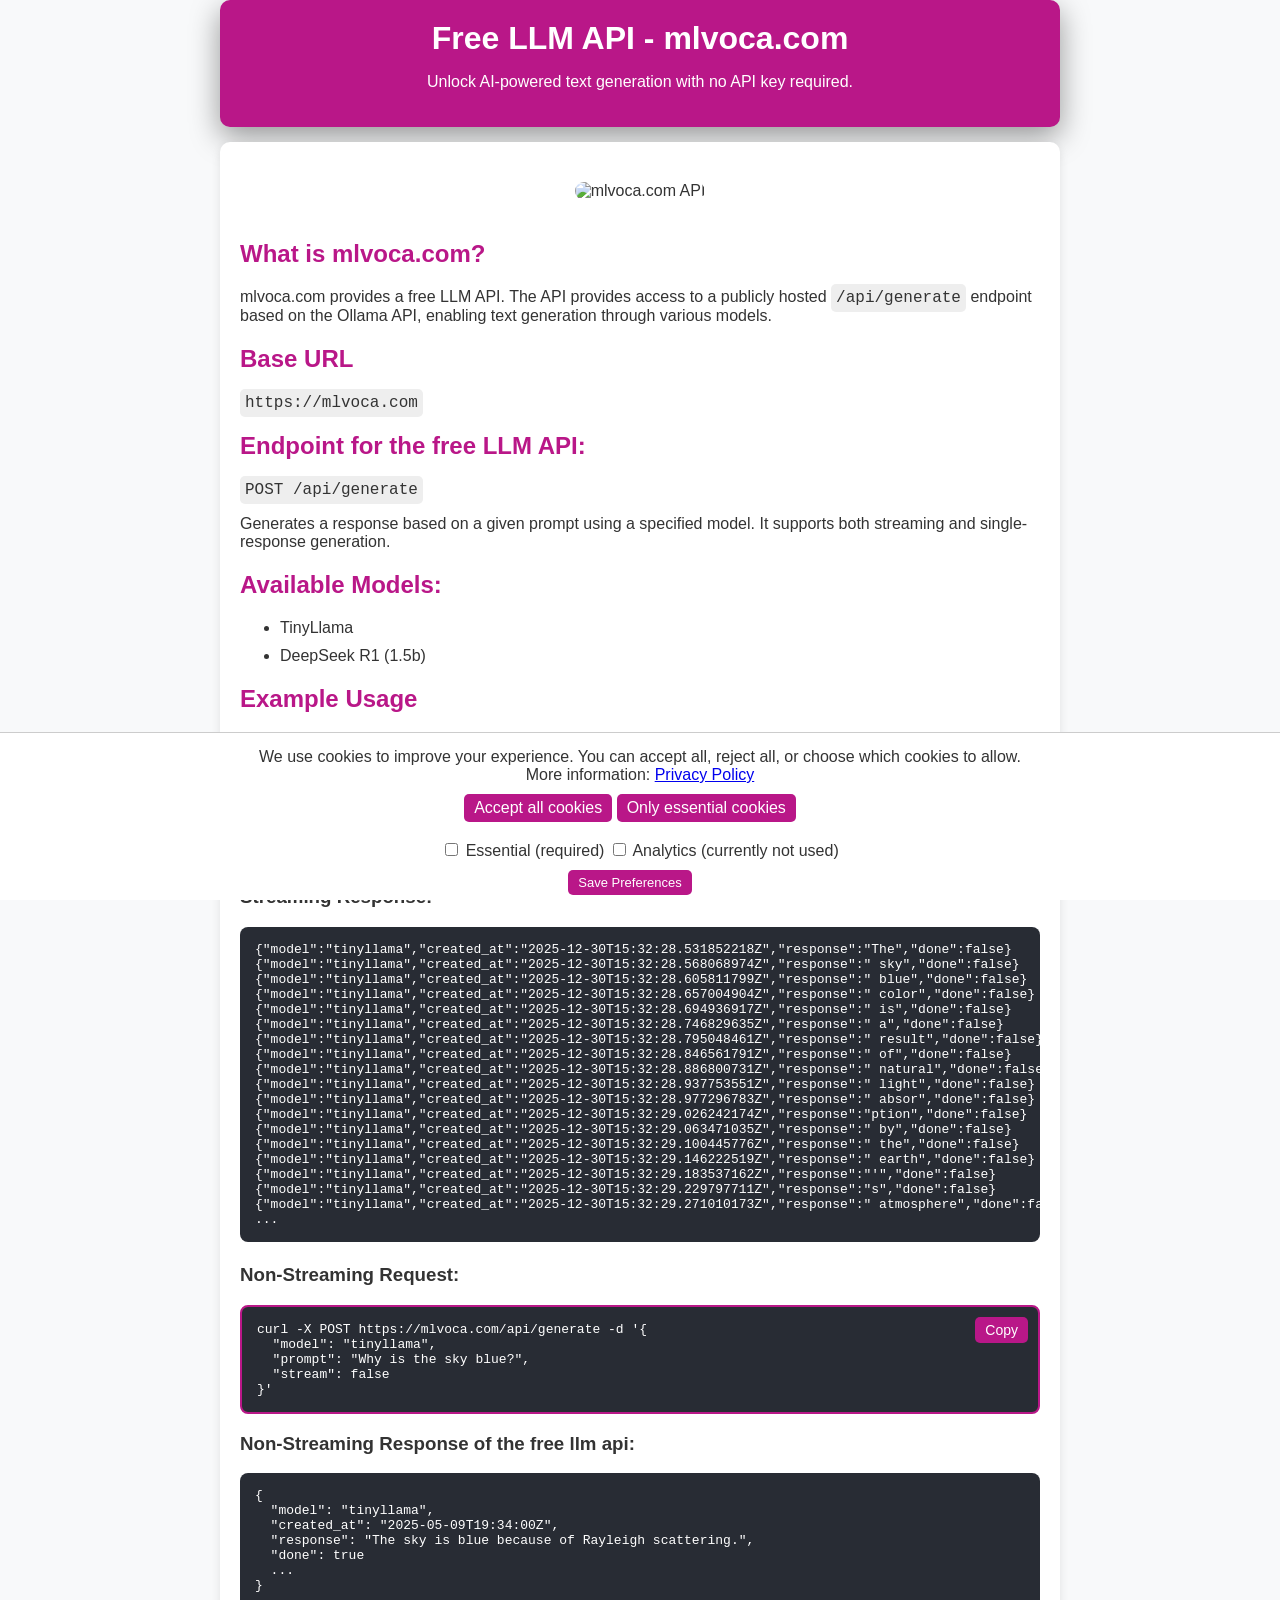
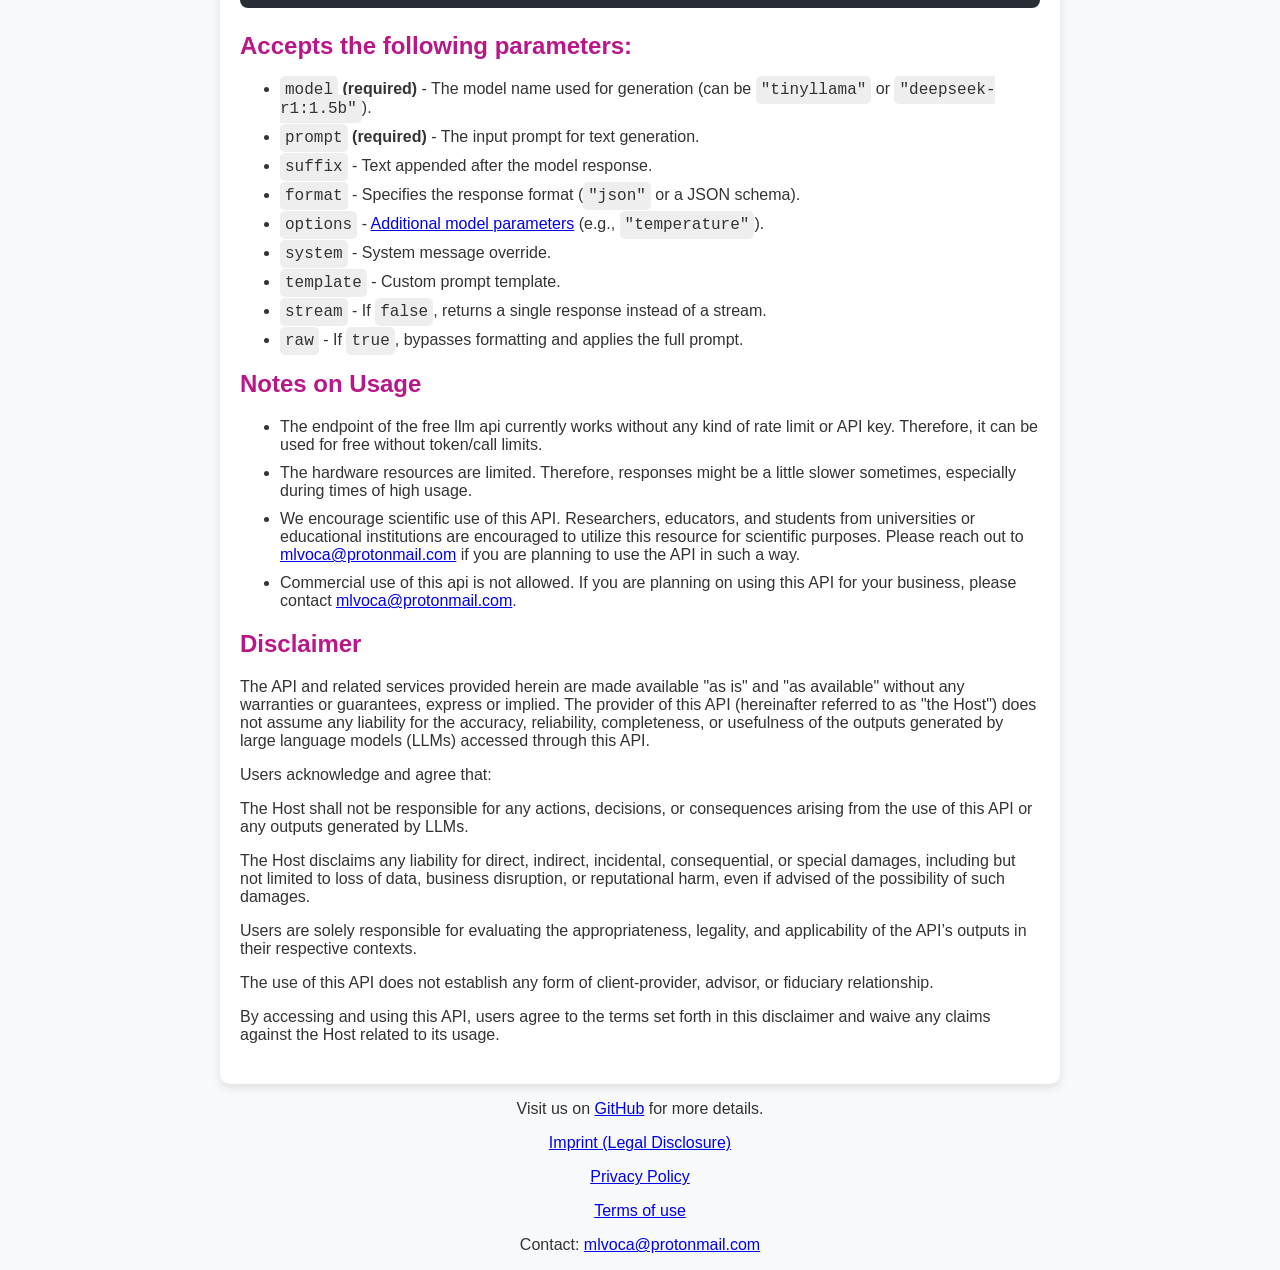
==== index.html @ 90ca0c35 "Update index.html" ====
<!DOCTYPE html>
<html lang="en">
<head>
    <meta charset="UTF-8">
    <meta name="viewport" content="width=device-width, initial-scale=1.0">
    <title>Free LLM API – Access Powerful, Cost-Free Language Models</title>
    <meta name="description" content="Try our free LLM API for easy and fast text generation using DeepSeek R1 and TinyLlama. No API key needed — just plug in and start building.">
    <meta name="keywords" content="free llm api, text generation API, AI models, TinyLlama, DeepSeek R1, open-source AI, github">
    <meta name="author" content="mlvoca.com">
    <meta name="google-site-verification" content="fdyq3CHPPN3-FQjd51PCUT7FsuE-HMECoHXx_Vs0QBg">
    <link rel="canonical" href="https://mlvoca.github.io/free-llm-api/">
    <link rel="icon" type="image/png" href="https://raw.githubusercontent.com/mlvoca/free-llm-api/refs/heads/main/images/favicon.png">
    <meta property="og:title" content="Free LLM API - mlvoca.com">
    <meta property="og:site_name" content="Free LLM API - mlvoca">
    <meta property="og:description" content="Try our free LLM API for easy and fast text generation using DeepSeek R1 and TinyLlama. No API key needed — just plug in and start building.">
    <meta property="og:image" content="https://github.com/mlvoca/mlvoca.com/blob/main/images/mlvoca_image2.png?raw=true">
    <meta property="og:url" content="https://mlvoca.github.io/free-llm-api/">
    <meta property="og:type" content="website">
    <meta name="twitter:card" content="summary_large_image">
    <meta name="twitter:title" content="Free LLM API - mlvoca.com">
    <meta name="twitter:description" content="Try our free LLM API for easy and fast text generation using DeepSeek R1 and TinyLlama. No API key needed — just plug in and start building.">
    <meta name="twitter:image" content="https://github.com/mlvoca/mlvoca.com/blob/main/images/mlvoca_image2.png?raw=true">
    <script type="application/ld+json">
    {
    "@context": "https://schema.org",
    "@type": "TechArticle",
    "name": "Free LLM API - mlvoca",
    "headline": "Free LLM API – Access Powerful, Cost-Free Language Models",
    "description": "Try our free LLM API for easy and fast text generation using DeepSeek R1 and TinyLlama. No API key needed — just plug in and start building.",
    "url": "https://mlvoca.github.io/free-llm-api/"
    }
    </script>

    <style>
        body {
            font-family: Arial, sans-serif;
            margin: 0;
            padding: 0;
            background-color: #f8f9fa;
            color: #333;
            text-align: center;
        }
        header {
            background-color: #b91788;
            color: white;
            border-radius: 10px;
            padding: 20px;
            margin-bottom: 15px !important;
            max-width: 800px;
            margin: auto;
            box-shadow: 0px 10px 30px rgba(0, 0, 0, 0.4);
        }
        header h1 {
            margin: 0;
        }
        .container {
            max-width: 800px;
            margin: auto;
            padding: 20px;
            background: white;
            border-radius: 10px;
            box-shadow: 0px 4px 10px rgba(0, 0, 0, 0.1);
        }
        img {
            width: 70%;
            border-radius: 10px;
            margin: 20px 0;
        }
        section {
            margin-bottom: 20px;
            text-align: left;
        }
        h2 {
            color: #b91788;
        }
        code {
            background: #eee;
            padding: 5px;
            border-radius: 5px;
            font-family: ui-monospace, SFMono-Regular, Menlo, Consolas, monospace;
        }
        .code-container {
            background-color: #282c34;
            color: #fff;
            padding: 15px;
            border-radius: 8px;
            position: relative;
            font-family: ui-monospace, SFMono-Regular, Menlo, Consolas, monospace;
            text-align: left;
            display: inline-block;
            width: 100%;
            max-width: 100%;
            box-sizing: border-box;
            overflow: visible;
            border-color: #b91788;
            border: 2px solid #b91788;
        }
        .copy-btn {
            position: absolute;
            top: 10px;
            right: 10px;
            background: #b91788;
            color: #fff;
            border: none;
            padding: 5px 10px;
            cursor: pointer;
            border-radius: 5px;
            font-size: 14px;
        }
        .copy-btn:hover {
            background: #a6157b;
        }
        .cookie-btn {
            top: 10px;
            right: 10px;
            background: #b91788;
            color: #fff;
            border: none;
            padding: 5px 10px;
            cursor: pointer;
            border-radius: 5px;
            font-size: 16px;
        }
        .cookie-btn:hover {
            background: #a6157b;
        }
.copy-message {
    position: absolute;
    top: -30px; /* Position above the button */
    left: 50%;
    transform: translateX(-50%);
    background: #ffb4e8;
    color: white;
    padding: 5px 10px;
    border-radius: 5px;
    font-size: 12px;
    opacity: 1;
    transition: opacity 0.3s ease-in-out;
}

@media (max-width: 600px) {
    .copy-btn {
        top: -30px; /* Moves the button above the code block */
        right: 7%; /* Centers the button */
        transform: translateX(50%); /* Keeps positioning responsive */
    }
}
pre {
    margin: 0;
    padding-bottom: 0;
}

li {
    margin-bottom: 10px; /* Adds more space between list items */
}

.responsive-img {
  width: 40%;
  height: auto;
}


    </style>
</head>
<body>
    <header role="banner">
        <h1>Free LLM API - mlvoca.com</h1>
        <p>Unlock AI-powered text generation with no API key required.</p>
    </header>

    <main role="main">
    <div class="container">
        
        <picture> 
            <source srcset="https://raw.githubusercontent.com/mlvoca/mlvoca.com/refs/heads/main/images/mlvoca_image3.avif" type="image/avif">
            <img src="https://raw.githubusercontent.com/mlvoca/mlvoca.com/refs/heads/main/images/mlvoca_image3.png" class="responsive-img" fetchpriority="high" width="560" height="373" alt="mlvoca.com API">
        </picture>
        
        <section>
            <h2>What is mlvoca.com?</h2>
            <p>mlvoca.com provides a free LLM API. The API provides access to a publicly hosted <code>/api/generate</code> endpoint based on the Ollama API, enabling text generation through various models.</p>
        </section>

        <section>
            <h2>Base URL</h2>
            <code>https://mlvoca.com</code>
        </section>

        <section>
            <h2>Endpoint for the free LLM API:</h2>
            <p><code>POST /api/generate</code></p>
            <p>Generates a response based on a given prompt using a specified model. It supports both streaming and single-response generation.</p>
        </section>

        <section>
            <h2>Available Models:</h2>
            <ul>
                <li>TinyLlama</li>
                <li>DeepSeek R1 (1.5b)</li>
            </ul>
        </section>

        <section>
            <h2>Example Usage</h2>
            
            <h3>Streaming Request:</h3>
            <div class="code-container">
                <button class="copy-btn" onclick="copyToClipboard(this)">Copy</button>
<pre>
curl -X POST https://mlvoca.com/api/generate -d '{
    "model": "tinyllama",
    "prompt": "Why is the sky blue?"
}'
</pre>
            </div>
            <h3>Streaming Response:</h3>
            <div class="code-container" style="overflow-x: auto !important; border: 0px;">
<pre>
{"model":"tinyllama","created_at":"2025-12-30T15:32:28.531852218Z","response":"The","done":false}
{"model":"tinyllama","created_at":"2025-12-30T15:32:28.568068974Z","response":" sky","done":false}
{"model":"tinyllama","created_at":"2025-12-30T15:32:28.605811799Z","response":" blue","done":false}
{"model":"tinyllama","created_at":"2025-12-30T15:32:28.657004904Z","response":" color","done":false}
{"model":"tinyllama","created_at":"2025-12-30T15:32:28.694936917Z","response":" is","done":false}
{"model":"tinyllama","created_at":"2025-12-30T15:32:28.746829635Z","response":" a","done":false}
{"model":"tinyllama","created_at":"2025-12-30T15:32:28.795048461Z","response":" result","done":false}
{"model":"tinyllama","created_at":"2025-12-30T15:32:28.846561791Z","response":" of","done":false}
{"model":"tinyllama","created_at":"2025-12-30T15:32:28.886800731Z","response":" natural","done":false}
{"model":"tinyllama","created_at":"2025-12-30T15:32:28.937753551Z","response":" light","done":false}
{"model":"tinyllama","created_at":"2025-12-30T15:32:28.977296783Z","response":" absor","done":false}
{"model":"tinyllama","created_at":"2025-12-30T15:32:29.026242174Z","response":"ption","done":false}
{"model":"tinyllama","created_at":"2025-12-30T15:32:29.063471035Z","response":" by","done":false}
{"model":"tinyllama","created_at":"2025-12-30T15:32:29.100445776Z","response":" the","done":false}
{"model":"tinyllama","created_at":"2025-12-30T15:32:29.146222519Z","response":" earth","done":false}
{"model":"tinyllama","created_at":"2025-12-30T15:32:29.183537162Z","response":"'","done":false}
{"model":"tinyllama","created_at":"2025-12-30T15:32:29.229797711Z","response":"s","done":false}
{"model":"tinyllama","created_at":"2025-12-30T15:32:29.271010173Z","response":" atmosphere","done":false}
...
</pre>
            </div>

            <h3>Non-Streaming Request:</h3>
            <div class="code-container">
                <button class="copy-btn" onclick="copyToClipboard(this); myFunction();">Copy</button>
<pre>
curl -X POST https://mlvoca.com/api/generate -d '{
  "model": "tinyllama",
  "prompt": "Why is the sky blue?",
  "stream": false
}'
</pre>
                
            </div>

                        <h3>Non-Streaming Response of the free llm api:</h3>
            <div class="code-container" style="overflow-x: auto !important; border: 0px;">
<pre>
{
  "model": "tinyllama",
  "created_at": "2025-05-09T19:34:00Z",
  "response": "The sky is blue because of Rayleigh scattering.",
  "done": true
  ...
}
</pre>
            </div>
        </section>

                <section>
            <h2>Accepts the following parameters:</h2>
            <ul>
                <li><code>model</code> <b>(required)</b> - The model name used for generation (can be <code>"tinyllama"</code> or <code>"deepseek-r1:1.5b"</code>).</li>
                <li><code>prompt</code> <b>(required)</b> - The input prompt for text generation.</li>
                <li><code>suffix</code> - Text appended after the model response.</li>
                <li><code>format</code> - Specifies the response format (<code>"json"</code> or a JSON schema).</li>
                <li><code>options</code> - <a href="https://github.com/ollama/ollama/blob/main/docs/modelfile.md#valid-parameters-and-values" target="_blank">Additional model parameters</a> (e.g., <code>"temperature"</code>).</li>
                <li><code>system</code> - System message override.</li>
                <li><code>template</code> - Custom prompt template.</li>
                <li><code>stream</code> - If <code>false</code>, returns a single response instead of a stream.</li>
                <li><code>raw</code> - If <code>true</code>, bypasses formatting and applies the full prompt.</li>
            </ul>
        </section>

        <section>
            <h2>Notes on Usage</h2>
            <ul>
                <li>The endpoint of the free llm api currently works without any kind of rate limit or API key. Therefore, it can be used for free without token/call limits.</li>
                <li>The hardware resources are limited. Therefore, responses might be a little slower sometimes, especially during times of high usage.</li>
                <li>We encourage scientific use of this API. Researchers, educators, and students from universities or educational institutions are encouraged to utilize this resource for scientific purposes. Please reach out to <a href="mailto:mlvoca@protonmail.com">mlvoca@protonmail.com</a> if you are planning to use the API in such a way.</li>
                <li>Commercial use of this api is not allowed. If you are planning on using this API for your business, please contact <a href="mailto:mlvoca@protonmail.com">mlvoca@protonmail.com</a>.</li>
            </ul>
        </section>

        <section>
            <h2>Disclaimer</h2>
            <p>The API and related services provided herein are made available "as is" and "as available" without any warranties or guarantees, express or implied. The provider of this API (hereinafter referred to as "the Host") does not assume any liability for the accuracy, reliability, completeness, or usefulness of the outputs generated by large language models (LLMs) accessed through this API.</p>

            <p>Users acknowledge and agree that:</p>

            <p>The Host shall not be responsible for any actions, decisions, or consequences arising from the use of this API or any outputs generated by LLMs.</p>

            <p>The Host disclaims any liability for direct, indirect, incidental, consequential, or special damages, including but not limited to loss of data, business disruption, or reputational harm, even if advised of the possibility of such damages.</p>

            <p>Users are solely responsible for evaluating the appropriateness, legality, and applicability of the API’s outputs in their respective contexts.</p>

            <p>The use of this API does not establish any form of client-provider, advisor, or fiduciary relationship.</p>

            <p>By accessing and using this API, users agree to the terms set forth in this disclaimer and waive any claims against the Host related to its usage.</p>
        </section>
    </main>
    

    <div id="cookie-banner" style="position:fixed;bottom:0;left:0;right:0;background:#fff;border-top:1px solid #ccc;padding:15px;text-align:center;z-index:9999;">
    <p style="margin:0;">
        We use cookies to improve your experience. You can accept all, reject all, or choose which cookies to allow.<br>
        More information: <a href="https://github.com/mlvoca/free-llm-api/blob/main/legal/PRIVACY_POLICY.md" target="_blank">Privacy Policy</a>
    </p>
    <button class="cookie-btn" style="position: relative" onclick="saveConsentAll()" style="margin:10px;">Accept all cookies</button>
    <button class="cookie-btn" style="position: relative" onclick="saveConsentEssential()" style="margin:10px;">Only essential cookies</button>
    <br></br>
    <div style="margin-top:10px;">
        <label><input type="checkbox" id="essential"> Essential (required)</label>
        <label><input type="checkbox" id="analytics"> Analytics (currently not used)</label>
    </div>
    <button class="cookie-btn" style="position: relative; font-size: 13px" onclick="saveConsent()" style="margin:10px;">Save Preferences</button>
    </div>
</div>
    <footer role="contentinfo">
        <p>Visit us on <a href="https://github.com/mlvoca/free-llm-api" target="_blank">GitHub</a> for more details.</p>
        <p><a href="https://github.com/mlvoca/free-llm-api/blob/main/legal/IMPRINT.md" target="_blank">Imprint (Legal Disclosure)</a></p>
        <p><a href="https://github.com/mlvoca/free-llm-api/blob/main/legal/PRIVACY_POLICY.md" target="_blank">Privacy Policy</a></p>
        <p><a href="https://github.com/mlvoca/free-llm-api/blob/main/legal/TERMS_OF_USE.md" target="_blank">Terms of use</a></p>
        <p>Contact: <a href="mailto:mlvoca@protonmail.com">mlvoca@protonmail.com</a></p>
    </footer>

    <script>
    if (localStorage.getItem('cookieConsent') !== null) {
        document.getElementById("cookie-banner").style.setProperty("display", "none", "important");
    };

    const date = new Date();
    date.setMonth(date.getMonth() + 1); // 1-month expiry


  function saveConsentAll() {
    const consent = {
      essential: true,
      analytics: true//,
      //marketing: marketing
      };
    document.getElementById("cookie-banner").style.display = "none";
    localStorage.setItem('cookieConsent', consent);
    document.cookie = "userConsent=all; expires=" + date.toUTCString() + "; path=/; SameSite=Lax";
    };

  function saveConsentEssential() {
    const consent = {
      essential: true,
      analytics: false//,
      //marketing: marketing
      };
    document.getElementById("cookie-banner").style.display = "none";
    localStorage.setItem('cookieConsent', consent);
    document.cookie = "userConsent=essential; expires=" + date.toUTCString() + "; path=/; SameSite=Lax";
    };

  function saveConsent() {
    const essential = document.getElementById("essential").checked;
    const analytics = document.getElementById("analytics").checked;
    //const marketing = document.getElementById("marketing").checked;
    const consent = {
      essential: essential,
      analytics: analytics//,
      //marketing: marketing
    };
    document.cookie = "cookie_consent=" + JSON.stringify(consent) + "; path=/; max-age=" + 60*60*24*365;
    if (essential == false) {
        alert("Essential cookies have to be accepted. If you do not with this, you may leave the site.");
        }
    else {
    document.getElementById("cookie-banner").style.display = "none";
    document.cookie = "userConsent=custom; expires=" + date.toUTCString() + "; path=/; SameSite=Lax";
    };
    localStorage.setItem('cookieConsent', consent);
  }

/*   window.onload = function() {
    if (document.cookie.indexOf("essential") === -1) {
      document.getElementById("cookie-banner").style.display = "block";
    }
  }; */

function copyToClipboard(button) {
    const preElement = button.nextElementSibling; // Selects the adjacent <pre> tag
    const text = preElement.innerText; // Gets text inside the pre block
    navigator.clipboard.writeText(text).then(() => {
        showCopyMessage(button); // Trigger popup message near the button
    });
}

function showCopyMessage(button) {
    let message = document.createElement("span");
    message.className = "copy-message";
    message.innerText = "Copied!";
    
    button.appendChild(message);

    setTimeout(() => {
        message.remove(); // Remove message after 2 seconds
    }, 2000);
}


// When the user clicks on div, open the popup
function myFunction() {
  var popup = document.getElementById("myPopup");
  popup.classList.toggle("show");
}

    </script>
</body>
</html>
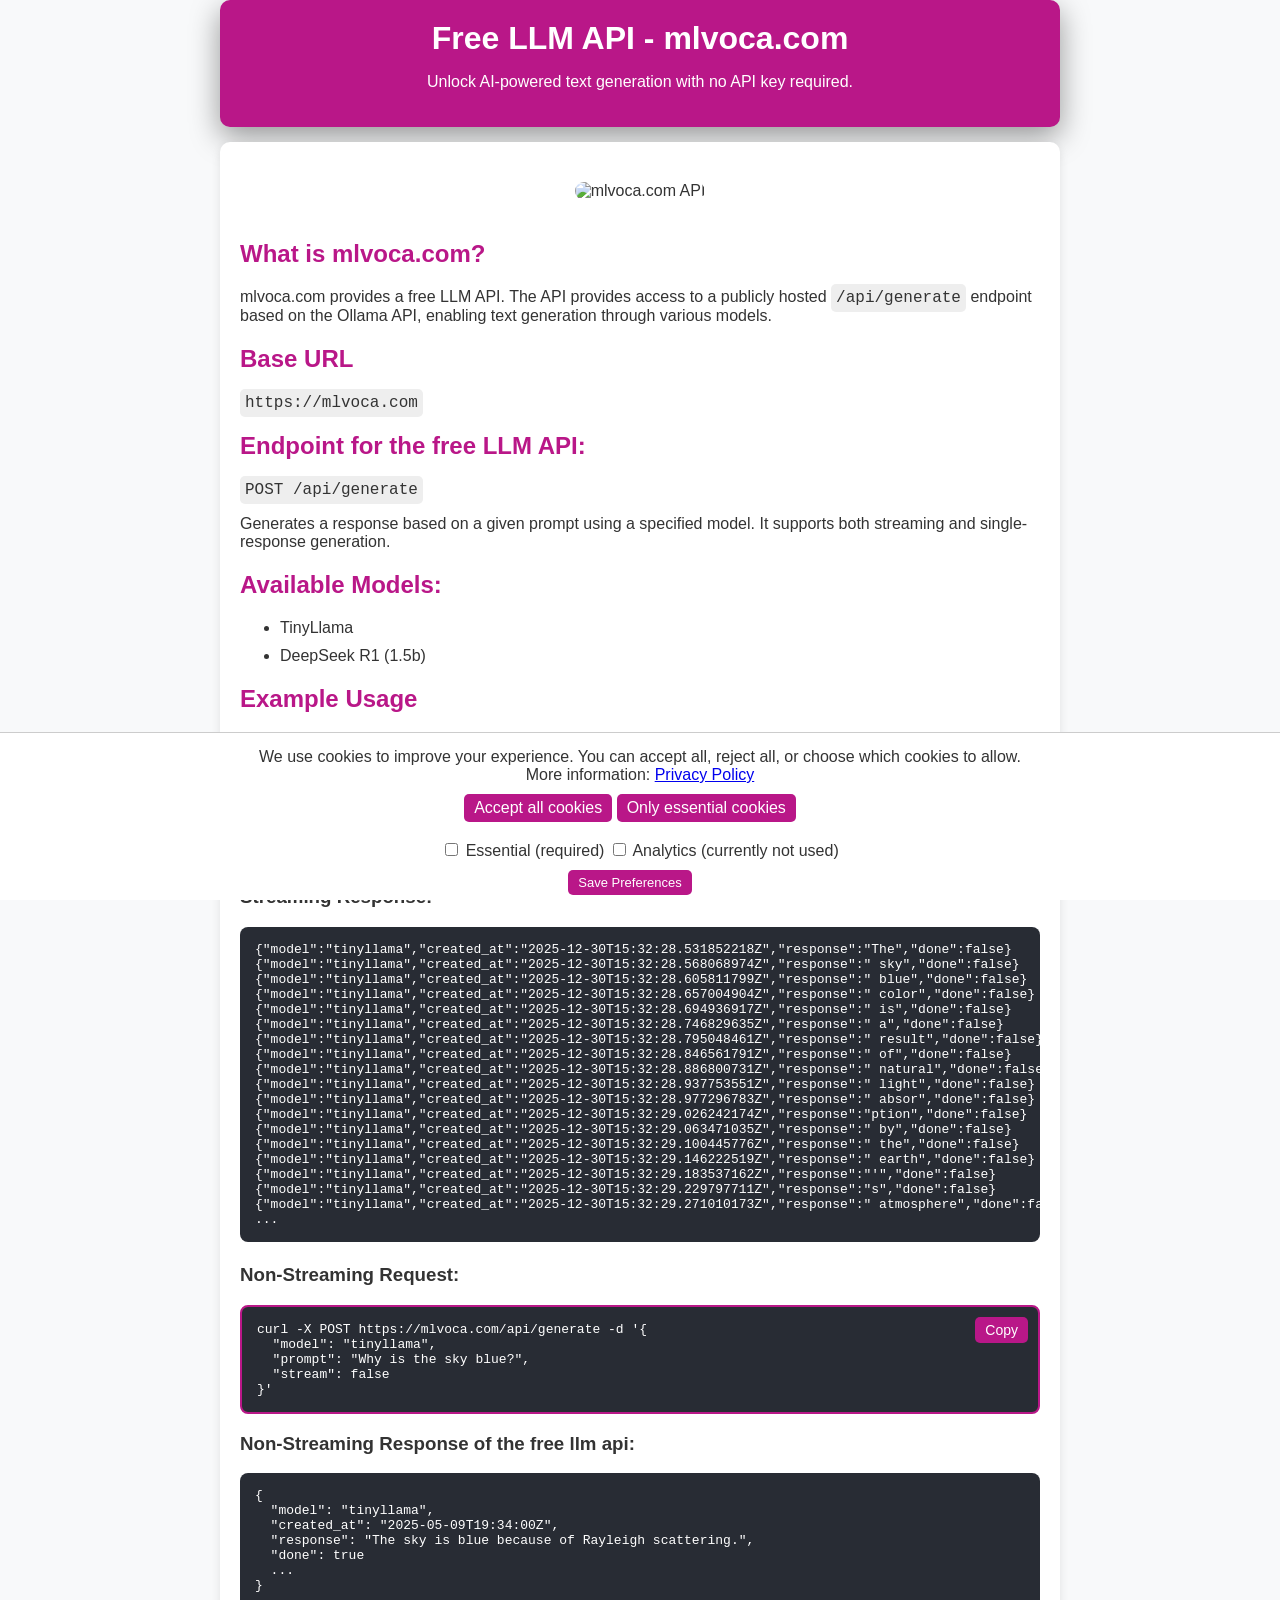
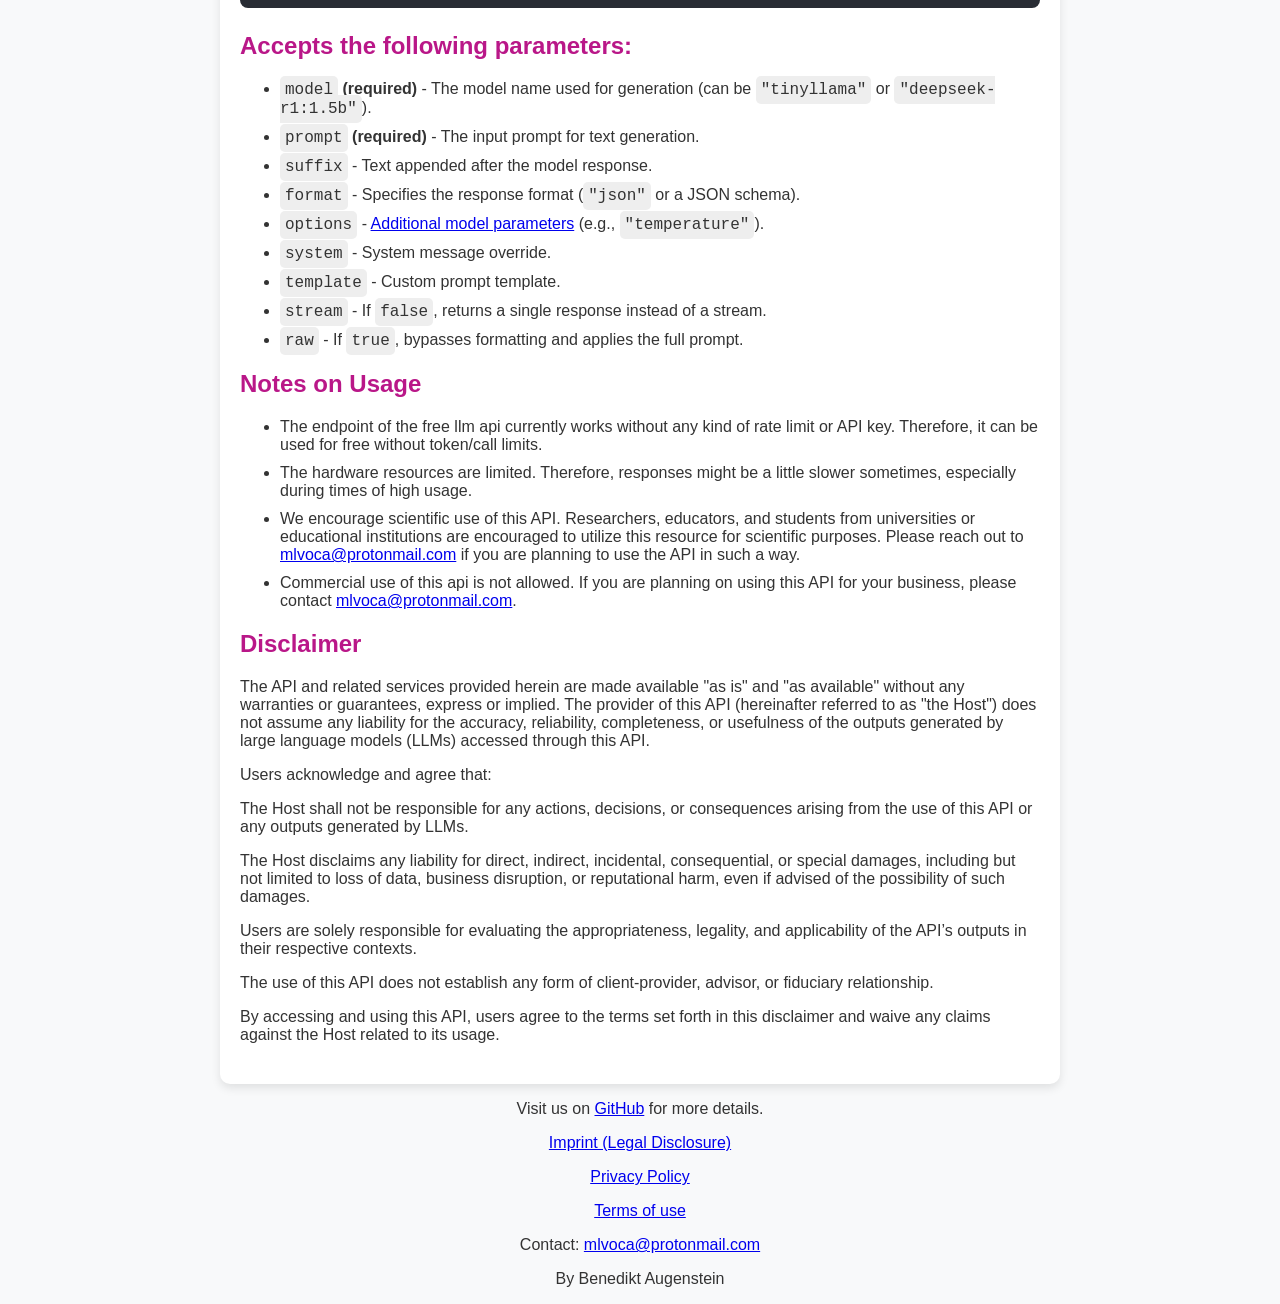
==== commit 09f9417b: "Update index.html" ====
--- a/index.html
+++ b/index.html
@@ -3,13 +3,18 @@
 <head>
     <meta charset="UTF-8">
     <meta name="viewport" content="width=device-width, initial-scale=1.0">
-    <title>Free LLM API – Access Powerful, Cost-Free Language Models</title>
+    <title>MLvoca - Free LLM API</title>
     <meta name="description" content="Try our free LLM API for easy and fast text generation using DeepSeek R1 and TinyLlama. No API key needed — just plug in and start building.">
     <meta name="keywords" content="free llm api, text generation API, AI models, TinyLlama, DeepSeek R1, open-source AI, github">
-    <meta name="author" content="mlvoca.com">
+    <meta name="author" content="mlvoca">
     <meta name="google-site-verification" content="fdyq3CHPPN3-FQjd51PCUT7FsuE-HMECoHXx_Vs0QBg">
     <link rel="canonical" href="https://mlvoca.github.io/free-llm-api/">
-    <link rel="icon" type="image/png" href="https://raw.githubusercontent.com/mlvoca/free-llm-api/refs/heads/main/images/favicon.png">
+
+    <link rel="icon" href="https://mlvoca.github.io/favicon.ico" sizes="any">
+    <link rel="icon" type="image/png" href="https://raw.githubusercontent.com/mlvoca/free-llm-api/refs/heads/main/images/favicon-48x48.png" sizes="48x48" />
+    <link rel="icon" type="image/png" href="https://raw.githubusercontent.com/mlvoca/free-llm-api/refs/heads/main/images/favicon-32x32.png" sizes="32x32" />
+    <link rel="icon" type="image/png" href="https://raw.githubusercontent.com/mlvoca/free-llm-api/refs/heads/main/images/favicon-16x16.png" sizes="16x16" />
+    
     <meta property="og:title" content="Free LLM API - mlvoca.com">
     <meta property="og:site_name" content="Free LLM API - mlvoca">
     <meta property="og:description" content="Try our free LLM API for easy and fast text generation using DeepSeek R1 and TinyLlama. No API key needed — just plug in and start building.">
@@ -330,6 +335,7 @@
         <p><a href="https://github.com/mlvoca/free-llm-api/blob/main/legal/PRIVACY_POLICY.md" target="_blank">Privacy Policy</a></p>
         <p><a href="https://github.com/mlvoca/free-llm-api/blob/main/legal/TERMS_OF_USE.md" target="_blank">Terms of use</a></p>
         <p>Contact: <a href="mailto:mlvoca@protonmail.com">mlvoca@protonmail.com</a></p>
+        <p>By Benedikt Augenstein</p>
     </footer>
 
     <script>
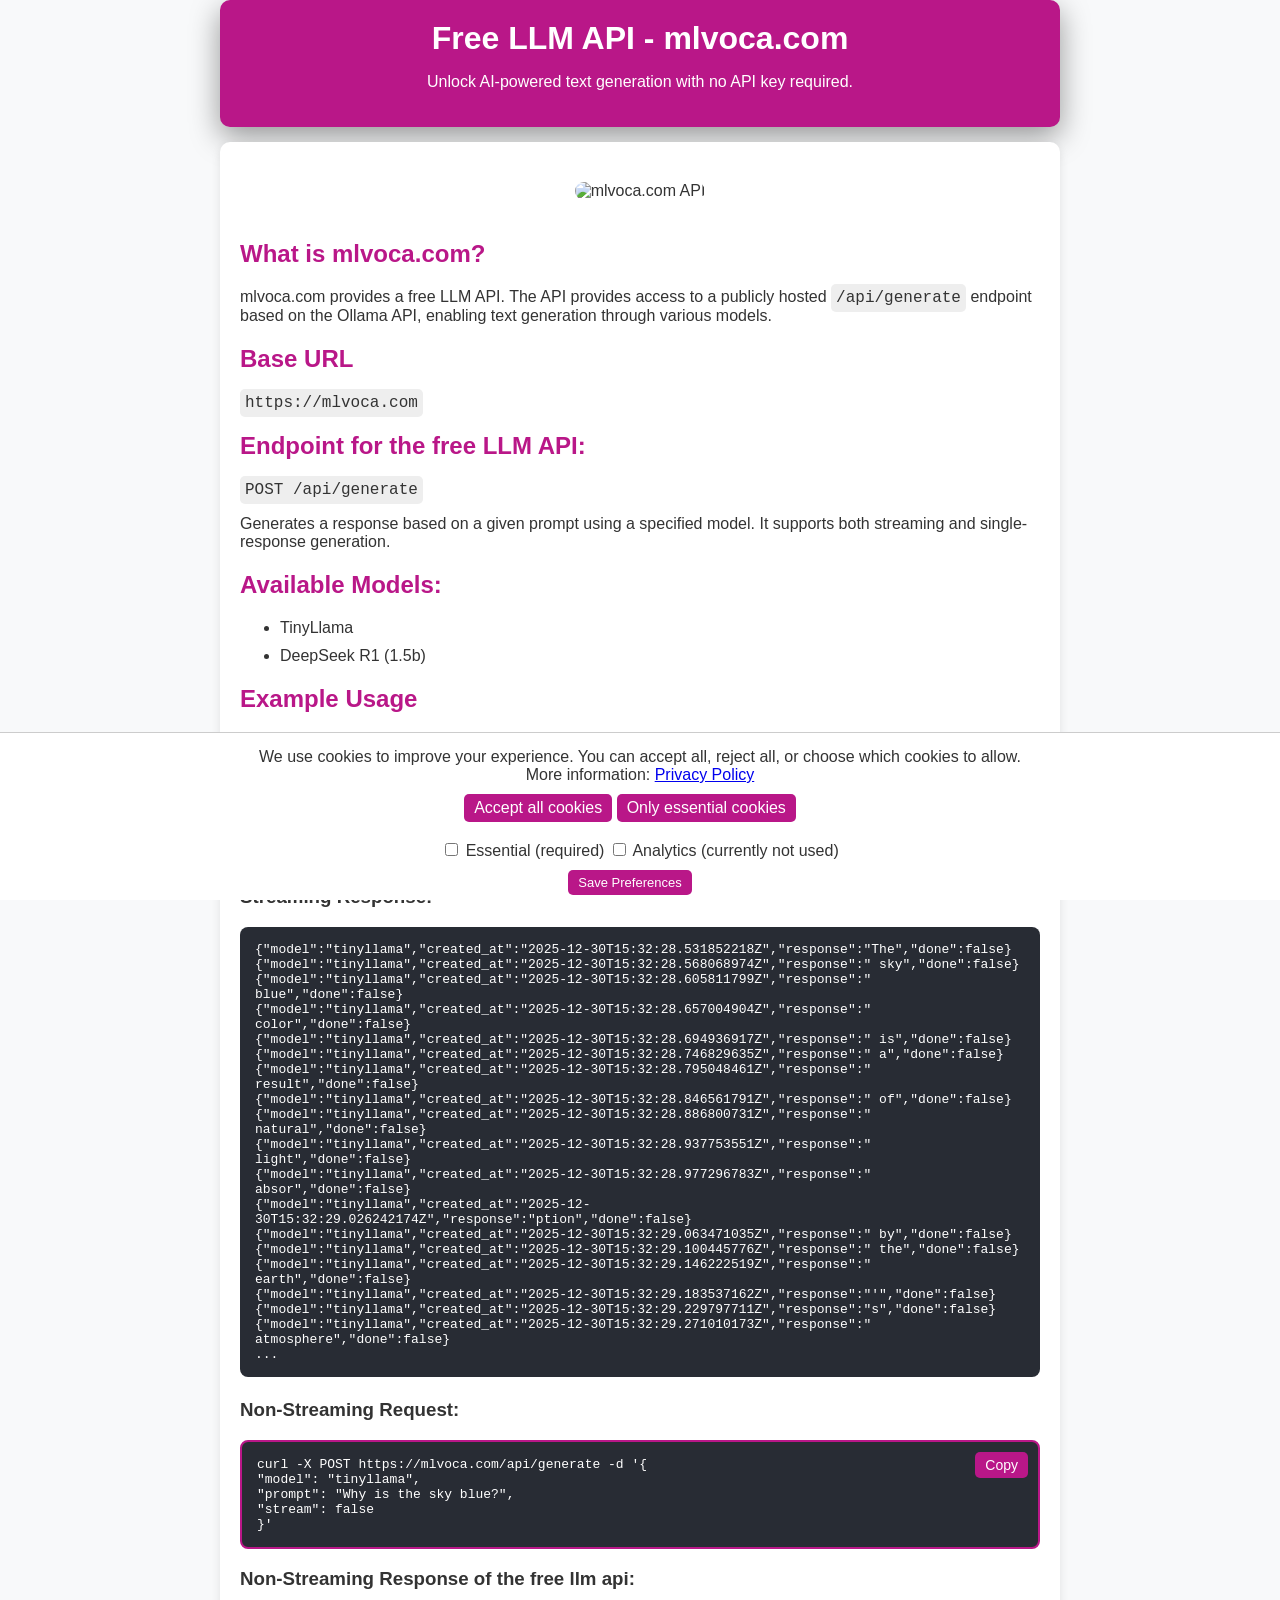
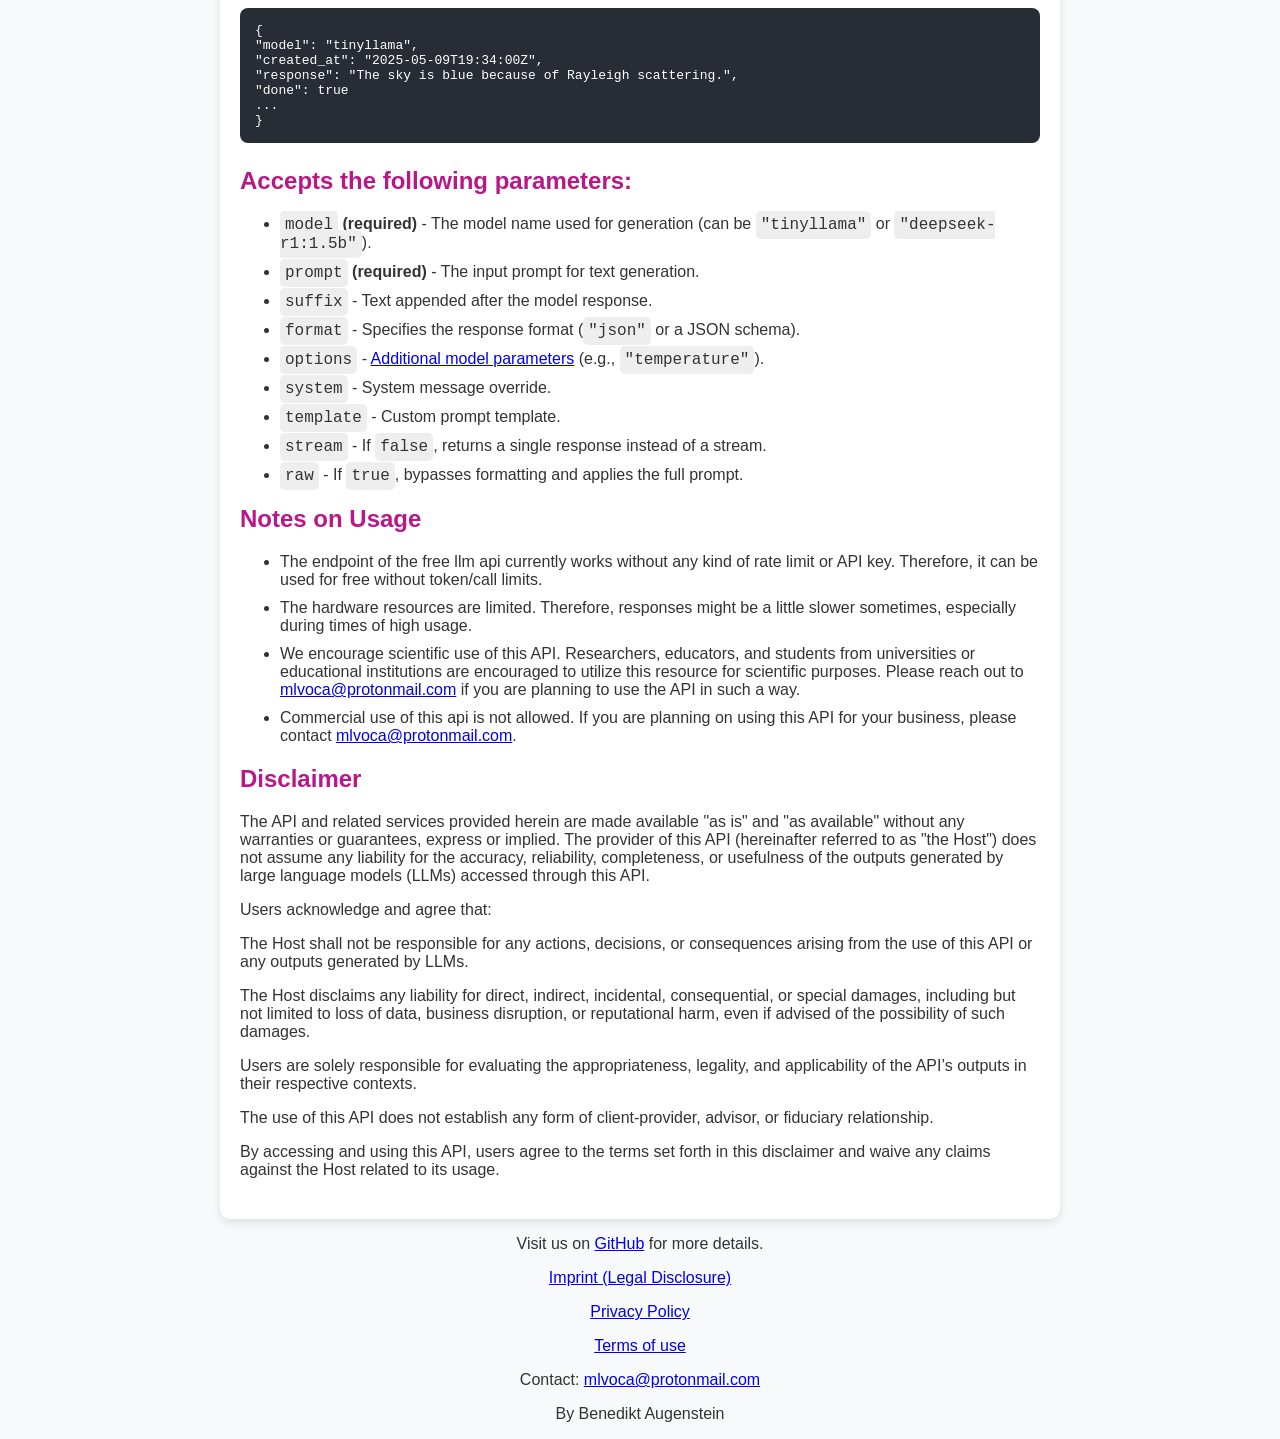
==== commit 4311deed: "MLV-1: fix indentation" ====
--- a/index.html
+++ b/index.html
@@ -1,427 +1,435 @@
 <!DOCTYPE html>
 <html lang="en">
-<head>
-    <meta charset="UTF-8">
-    <meta name="viewport" content="width=device-width, initial-scale=1.0">
-    <title>MLvoca - Free LLM API</title>
-    <meta name="description" content="Try our free LLM API for easy and fast text generation using DeepSeek R1 and TinyLlama. No API key needed — just plug in and start building.">
-    <meta name="keywords" content="free llm api, text generation API, AI models, TinyLlama, DeepSeek R1, open-source AI, github">
-    <meta name="author" content="mlvoca">
-    <meta name="google-site-verification" content="fdyq3CHPPN3-FQjd51PCUT7FsuE-HMECoHXx_Vs0QBg">
-    <link rel="canonical" href="https://mlvoca.github.io/free-llm-api/">
-
-    <link rel="icon" href="https://mlvoca.github.io/favicon.ico" sizes="any">
-    <link rel="icon" type="image/png" href="https://raw.githubusercontent.com/mlvoca/free-llm-api/refs/heads/main/images/favicon-48x48.png" sizes="48x48" />
-    <link rel="icon" type="image/png" href="https://raw.githubusercontent.com/mlvoca/free-llm-api/refs/heads/main/images/favicon-32x32.png" sizes="32x32" />
-    <link rel="icon" type="image/png" href="https://raw.githubusercontent.com/mlvoca/free-llm-api/refs/heads/main/images/favicon-16x16.png" sizes="16x16" />
-    
-    <meta property="og:title" content="Free LLM API - mlvoca.com">
-    <meta property="og:site_name" content="Free LLM API - mlvoca">
-    <meta property="og:description" content="Try our free LLM API for easy and fast text generation using DeepSeek R1 and TinyLlama. No API key needed — just plug in and start building.">
-    <meta property="og:image" content="https://github.com/mlvoca/mlvoca.com/blob/main/images/mlvoca_image2.png?raw=true">
-    <meta property="og:url" content="https://mlvoca.github.io/free-llm-api/">
-    <meta property="og:type" content="website">
-    <meta name="twitter:card" content="summary_large_image">
-    <meta name="twitter:title" content="Free LLM API - mlvoca.com">
-    <meta name="twitter:description" content="Try our free LLM API for easy and fast text generation using DeepSeek R1 and TinyLlama. No API key needed — just plug in and start building.">
-    <meta name="twitter:image" content="https://github.com/mlvoca/mlvoca.com/blob/main/images/mlvoca_image2.png?raw=true">
-    <script type="application/ld+json">
-    {
-    "@context": "https://schema.org",
-    "@type": "TechArticle",
-    "name": "Free LLM API - mlvoca",
-    "headline": "Free LLM API – Access Powerful, Cost-Free Language Models",
-    "description": "Try our free LLM API for easy and fast text generation using DeepSeek R1 and TinyLlama. No API key needed — just plug in and start building.",
-    "url": "https://mlvoca.github.io/free-llm-api/"
-    }
-    </script>
-
-    <style>
-        body {
-            font-family: Arial, sans-serif;
-            margin: 0;
-            padding: 0;
-            background-color: #f8f9fa;
-            color: #333;
-            text-align: center;
-        }
-        header {
-            background-color: #b91788;
-            color: white;
-            border-radius: 10px;
-            padding: 20px;
-            margin-bottom: 15px !important;
-            max-width: 800px;
-            margin: auto;
-            box-shadow: 0px 10px 30px rgba(0, 0, 0, 0.4);
-        }
-        header h1 {
-            margin: 0;
-        }
-        .container {
-            max-width: 800px;
-            margin: auto;
-            padding: 20px;
-            background: white;
-            border-radius: 10px;
-            box-shadow: 0px 4px 10px rgba(0, 0, 0, 0.1);
-        }
-        img {
-            width: 70%;
-            border-radius: 10px;
-            margin: 20px 0;
-        }
-        section {
-            margin-bottom: 20px;
-            text-align: left;
-        }
-        h2 {
-            color: #b91788;
-        }
-        code {
-            background: #eee;
-            padding: 5px;
-            border-radius: 5px;
-            font-family: ui-monospace, SFMono-Regular, Menlo, Consolas, monospace;
-        }
-        .code-container {
-            background-color: #282c34;
-            color: #fff;
-            padding: 15px;
-            border-radius: 8px;
-            position: relative;
-            font-family: ui-monospace, SFMono-Regular, Menlo, Consolas, monospace;
-            text-align: left;
-            display: inline-block;
-            width: 100%;
-            max-width: 100%;
-            box-sizing: border-box;
-            overflow: visible;
-            border-color: #b91788;
-            border: 2px solid #b91788;
-        }
-        .copy-btn {
-            position: absolute;
-            top: 10px;
-            right: 10px;
-            background: #b91788;
-            color: #fff;
-            border: none;
-            padding: 5px 10px;
-            cursor: pointer;
-            border-radius: 5px;
-            font-size: 14px;
-        }
-        .copy-btn:hover {
-            background: #a6157b;
-        }
-        .cookie-btn {
-            top: 10px;
-            right: 10px;
-            background: #b91788;
-            color: #fff;
-            border: none;
-            padding: 5px 10px;
-            cursor: pointer;
-            border-radius: 5px;
-            font-size: 16px;
-        }
-        .cookie-btn:hover {
-            background: #a6157b;
-        }
-.copy-message {
-    position: absolute;
-    top: -30px; /* Position above the button */
-    left: 50%;
-    transform: translateX(-50%);
-    background: #ffb4e8;
-    color: white;
-    padding: 5px 10px;
-    border-radius: 5px;
-    font-size: 12px;
-    opacity: 1;
-    transition: opacity 0.3s ease-in-out;
-}
-
-@media (max-width: 600px) {
-    .copy-btn {
-        top: -30px; /* Moves the button above the code block */
-        right: 7%; /* Centers the button */
-        transform: translateX(50%); /* Keeps positioning responsive */
-    }
-}
-pre {
-    margin: 0;
-    padding-bottom: 0;
-}
-
-li {
-    margin-bottom: 10px; /* Adds more space between list items */
-}
-
-.responsive-img {
-  width: 40%;
-  height: auto;
-}
-
-
-    </style>
-</head>
-<body>
-    <header role="banner">
-        <h1>Free LLM API - mlvoca.com</h1>
-        <p>Unlock AI-powered text generation with no API key required.</p>
-    </header>
-
-    <main role="main">
-    <div class="container">
-        
-        <picture> 
-            <source srcset="https://raw.githubusercontent.com/mlvoca/mlvoca.com/refs/heads/main/images/mlvoca_image3.avif" type="image/avif">
-            <img src="https://raw.githubusercontent.com/mlvoca/mlvoca.com/refs/heads/main/images/mlvoca_image3.png" class="responsive-img" fetchpriority="high" width="560" height="373" alt="mlvoca.com API">
-        </picture>
-        
-        <section>
-            <h2>What is mlvoca.com?</h2>
-            <p>mlvoca.com provides a free LLM API. The API provides access to a publicly hosted <code>/api/generate</code> endpoint based on the Ollama API, enabling text generation through various models.</p>
-        </section>
-
-        <section>
-            <h2>Base URL</h2>
-            <code>https://mlvoca.com</code>
-        </section>
-
-        <section>
-            <h2>Endpoint for the free LLM API:</h2>
-            <p><code>POST /api/generate</code></p>
-            <p>Generates a response based on a given prompt using a specified model. It supports both streaming and single-response generation.</p>
-        </section>
-
-        <section>
-            <h2>Available Models:</h2>
-            <ul>
-                <li>TinyLlama</li>
-                <li>DeepSeek R1 (1.5b)</li>
-            </ul>
-        </section>
-
-        <section>
-            <h2>Example Usage</h2>
-            
-            <h3>Streaming Request:</h3>
-            <div class="code-container">
-                <button class="copy-btn" onclick="copyToClipboard(this)">Copy</button>
-<pre>
-curl -X POST https://mlvoca.com/api/generate -d '{
-    "model": "tinyllama",
-    "prompt": "Why is the sky blue?"
-}'
-</pre>
+    <head>
+        <meta charset="UTF-8">
+        <meta name="viewport" content="width=device-width, initial-scale=1.0">
+        <title>MLvoca - Free LLM API</title>
+        <meta name="description" content="Try our free LLM API for easy and fast text generation using DeepSeek R1 and TinyLlama. No API key needed — just plug in and start building.">
+        <meta name="keywords" content="free llm api, text generation API, AI models, TinyLlama, DeepSeek R1, open-source AI, github">
+        <meta name="author" content="mlvoca">
+        <meta name="google-site-verification" content="fdyq3CHPPN3-FQjd51PCUT7FsuE-HMECoHXx_Vs0QBg">
+        <link rel="canonical" href="https://mlvoca.github.io/free-llm-api/">
+
+        <link rel="icon" href="https://mlvoca.github.io/favicon.ico" sizes="any">
+        <link rel="icon" type="image/png" href="https://raw.githubusercontent.com/mlvoca/free-llm-api/refs/heads/main/images/favicon-48x48.png" sizes="48x48" />
+        <link rel="icon" type="image/png" href="https://raw.githubusercontent.com/mlvoca/free-llm-api/refs/heads/main/images/favicon-32x32.png" sizes="32x32" />
+        <link rel="icon" type="image/png" href="https://raw.githubusercontent.com/mlvoca/free-llm-api/refs/heads/main/images/favicon-16x16.png" sizes="16x16" />
+
+        <meta property="og:title" content="Free LLM API - mlvoca.com">
+        <meta property="og:site_name" content="Free LLM API - mlvoca">
+        <meta property="og:description" content="Try our free LLM API for easy and fast text generation using DeepSeek R1 and TinyLlama. No API key needed — just plug in and start building.">
+        <meta property="og:image" content="https://github.com/mlvoca/mlvoca.com/blob/main/images/mlvoca_image2.png?raw=true">
+        <meta property="og:url" content="https://mlvoca.github.io/free-llm-api/">
+        <meta property="og:type" content="website">
+        <meta name="twitter:card" content="summary_large_image">
+        <meta name="twitter:title" content="Free LLM API - mlvoca.com">
+        <meta name="twitter:description" content="Try our free LLM API for easy and fast text generation using DeepSeek R1 and TinyLlama. No API key needed — just plug in and start building.">
+        <meta name="twitter:image" content="https://github.com/mlvoca/mlvoca.com/blob/main/images/mlvoca_image2.png?raw=true">
+        <script type="application/ld+json">
+            {
+                "@context": "https://schema.org",
+                "@type": "TechArticle",
+                "name": "Free LLM API - mlvoca",
+                "headline": "Free LLM API – Access Powerful, Cost-Free Language Models",
+                "description": "Try our free LLM API for easy and fast text generation using DeepSeek R1 and TinyLlama. No API key needed — just plug in and start building.",
+                "url": "https://mlvoca.github.io/free-llm-api/"
+            }
+        </script>
+
+        <style>
+            body {
+                font-family: Arial, sans-serif;
+                margin: 0;
+                padding: 0;
+                background-color: #f8f9fa;
+                color: #333;
+                text-align: center;
+            }
+
+            header {
+                background-color: #b91788;
+                color: white;
+                border-radius: 10px;
+                padding: 20px;
+                margin-bottom: 15px !important;
+                max-width: 800px;
+                margin: auto;
+                box-shadow: 0px 10px 30px rgba(0, 0, 0, 0.4);
+            }
+
+            header h1 {
+                margin: 0;
+            }
+
+            .container {
+                max-width: 800px;
+                margin: auto;
+                padding: 20px;
+                background: white;
+                border-radius: 10px;
+                box-shadow: 0px 4px 10px rgba(0, 0, 0, 0.1);
+            }
+
+            img {
+                width: 70%;
+                border-radius: 10px;
+                margin: 20px 0;
+            }
+
+            section {
+                margin-bottom: 20px;
+                text-align: left;
+            }
+
+            h2 {
+                color: #b91788;
+            }
+
+            code {
+                background: #eee;
+                padding: 5px;
+                border-radius: 5px;
+                font-family: ui-monospace, SFMono-Regular, Menlo, Consolas, monospace;
+            }
+
+            .code-container {
+                background-color: #282c34;
+                color: #fff;
+                padding: 15px;
+                border-radius: 8px;
+                position: relative;
+                font-family: ui-monospace, SFMono-Regular, Menlo, Consolas, monospace;
+                text-align: left;
+                display: inline-block;
+                width: 100%;
+                max-width: 100%;
+                box-sizing: border-box;
+                overflow: visible;
+                border-color: #b91788;
+                border: 2px solid #b91788;
+            }
+
+            .copy-btn {
+                position: absolute;
+                top: 10px;
+                right: 10px;
+                background: #b91788;
+                color: #fff;
+                border: none;
+                padding: 5px 10px;
+                cursor: pointer;
+                border-radius: 5px;
+                font-size: 14px;
+            }
+
+            .copy-btn:hover {
+                background: #a6157b;
+            }
+
+            .cookie-btn {
+                top: 10px;
+                right: 10px;
+                background: #b91788;
+                color: #fff;
+                border: none;
+                padding: 5px 10px;
+                cursor: pointer;
+                border-radius: 5px;
+                font-size: 16px;
+            }
+
+            .cookie-btn:hover {
+                background: #a6157b;
+            }
+
+            .copy-message {
+                position: absolute;
+                top: -30px; /* Position above the button */
+                left: 50%;
+                transform: translateX(-50%);
+                background: #ffb4e8;
+                color: white;
+                padding: 5px 10px;
+                border-radius: 5px;
+                font-size: 12px;
+                opacity: 1;
+                transition: opacity 0.3s ease-in-out;
+            }
+
+            @media (max-width: 600px) {
+                .copy-btn {
+                    top: -30px; /* Moves the button above the code block */
+                    right: 7%; /* Centers the button */
+                    transform: translateX(50%); /* Keeps positioning responsive */
+                }
+            }
+
+            pre {
+                margin: 0;
+                padding-bottom: 0;
+                white-space: pre-line;
+            }
+
+            li {
+                margin-bottom: 10px; /* Adds more space between list items */
+            }
+
+            .responsive-img {
+                width: 40%;
+                height: auto;
+            }
+        </style>
+    </head>
+    <body>
+        <header role="banner">
+            <h1>Free LLM API - mlvoca.com</h1>
+            <p>Unlock AI-powered text generation with no API key required.</p>
+        </header>
+
+        <main role="main">
+            <div class="container">
+                <picture>
+                    <source srcset="https://raw.githubusercontent.com/mlvoca/mlvoca.com/refs/heads/main/images/mlvoca_image3.avif" type="image/avif">
+                    <img src="https://raw.githubusercontent.com/mlvoca/mlvoca.com/refs/heads/main/images/mlvoca_image3.png" class="responsive-img" fetchpriority="high" width="560" height="373" alt="mlvoca.com API">
+                </picture>
+
+                <section>
+                    <h2>What is mlvoca.com?</h2>
+                    <p>mlvoca.com provides a free LLM API. The API provides access to a publicly hosted <code>/api/generate</code> endpoint based on the Ollama API, enabling text generation through various models.</p>
+                </section>
+
+                <section>
+                    <h2>Base URL</h2>
+                    <code>https://mlvoca.com</code>
+                </section>
+
+                <section>
+                    <h2>Endpoint for the free LLM API:</h2>
+                    <p><code>POST /api/generate</code></p>
+                    <p>Generates a response based on a given prompt using a specified model. It supports both streaming and single-response generation.</p>
+                </section>
+
+                <section>
+                    <h2>Available Models:</h2>
+                    <ul>
+                        <li>TinyLlama</li>
+                        <li>DeepSeek R1 (1.5b)</li>
+                    </ul>
+                </section>
+
+                <section>
+                    <h2>Example Usage</h2>
+
+                    <h3>Streaming Request:</h3>
+                    <div class="code-container">
+                        <button class="copy-btn" onclick="copyToClipboard(this)">Copy</button>
+                        <pre>
+                            curl -X POST https://mlvoca.com/api/generate -d '{
+                                "model": "tinyllama",
+                                "prompt": "Why is the sky blue?"
+                            }'
+                        </pre>
+                    </div>
+
+                    <h3>Streaming Response:</h3>
+                    <div class="code-container" style="overflow-x: auto !important; border: 0px;">
+                        <pre>
+                            {"model":"tinyllama","created_at":"2025-12-30T15:32:28.531852218Z","response":"The","done":false}
+                            {"model":"tinyllama","created_at":"2025-12-30T15:32:28.568068974Z","response":" sky","done":false}
+                            {"model":"tinyllama","created_at":"2025-12-30T15:32:28.605811799Z","response":" blue","done":false}
+                            {"model":"tinyllama","created_at":"2025-12-30T15:32:28.657004904Z","response":" color","done":false}
+                            {"model":"tinyllama","created_at":"2025-12-30T15:32:28.694936917Z","response":" is","done":false}
+                            {"model":"tinyllama","created_at":"2025-12-30T15:32:28.746829635Z","response":" a","done":false}
+                            {"model":"tinyllama","created_at":"2025-12-30T15:32:28.795048461Z","response":" result","done":false}
+                            {"model":"tinyllama","created_at":"2025-12-30T15:32:28.846561791Z","response":" of","done":false}
+                            {"model":"tinyllama","created_at":"2025-12-30T15:32:28.886800731Z","response":" natural","done":false}
+                            {"model":"tinyllama","created_at":"2025-12-30T15:32:28.937753551Z","response":" light","done":false}
+                            {"model":"tinyllama","created_at":"2025-12-30T15:32:28.977296783Z","response":" absor","done":false}
+                            {"model":"tinyllama","created_at":"2025-12-30T15:32:29.026242174Z","response":"ption","done":false}
+                            {"model":"tinyllama","created_at":"2025-12-30T15:32:29.063471035Z","response":" by","done":false}
+                            {"model":"tinyllama","created_at":"2025-12-30T15:32:29.100445776Z","response":" the","done":false}
+                            {"model":"tinyllama","created_at":"2025-12-30T15:32:29.146222519Z","response":" earth","done":false}
+                            {"model":"tinyllama","created_at":"2025-12-30T15:32:29.183537162Z","response":"'","done":false}
+                            {"model":"tinyllama","created_at":"2025-12-30T15:32:29.229797711Z","response":"s","done":false}
+                            {"model":"tinyllama","created_at":"2025-12-30T15:32:29.271010173Z","response":" atmosphere","done":false}
+                            ...
+                        </pre>
+                    </div>
+
+                    <h3>Non-Streaming Request:</h3>
+                    <div class="code-container">
+                        <button class="copy-btn" onclick="copyToClipboard(this); myFunction();">Copy</button>
+                        <pre>
+                            curl -X POST https://mlvoca.com/api/generate -d '{
+                            "model": "tinyllama",
+                            "prompt": "Why is the sky blue?",
+                            "stream": false
+                            }'
+                        </pre>
+                    </div>
+
+                    <h3>Non-Streaming Response of the free llm api:</h3>
+                    <div class="code-container" style="overflow-x: auto !important; border: 0px;">
+                        <pre>
+                            {
+                            "model": "tinyllama",
+                            "created_at": "2025-05-09T19:34:00Z",
+                            "response": "The sky is blue because of Rayleigh scattering.",
+                            "done": true
+                            ...
+                            }
+                        </pre>
+                    </div>
+                </section>
+
+                <section>
+                    <h2>Accepts the following parameters:</h2>
+                    <ul>
+                        <li><code>model</code> <b>(required)</b> - The model name used for generation (can be <code>"tinyllama"</code> or <code>"deepseek-r1:1.5b"</code>).</li>
+                        <li><code>prompt</code> <b>(required)</b> - The input prompt for text generation.</li>
+                        <li><code>suffix</code> - Text appended after the model response.</li>
+                        <li><code>format</code> - Specifies the response format (<code>"json"</code> or a JSON schema).</li>
+                        <li><code>options</code> - <a href="https://github.com/ollama/ollama/blob/main/docs/modelfile.md#valid-parameters-and-values" target="_blank">Additional model parameters</a> (e.g., <code>"temperature"</code>).</li>
+                        <li><code>system</code> - System message override.</li>
+                        <li><code>template</code> - Custom prompt template.</li>
+                        <li><code>stream</code> - If <code>false</code>, returns a single response instead of a stream.</li>
+                        <li><code>raw</code> - If <code>true</code>, bypasses formatting and applies the full prompt.</li>
+                    </ul>
+                </section>
+
+                <section>
+                    <h2>Notes on Usage</h2>
+                    <ul>
+                        <li>The endpoint of the free llm api currently works without any kind of rate limit or API key. Therefore, it can be used for free without token/call limits.</li>
+                        <li>The hardware resources are limited. Therefore, responses might be a little slower sometimes, especially during times of high usage.</li>
+                        <li>We encourage scientific use of this API. Researchers, educators, and students from universities or educational institutions are encouraged to utilize this resource for scientific purposes. Please reach out to <a href="mailto:mlvoca@protonmail.com">mlvoca@protonmail.com</a> if you are planning to use the API in such a way.</li>
+                        <li>Commercial use of this api is not allowed. If you are planning on using this API for your business, please contact <a href="mailto:mlvoca@protonmail.com">mlvoca@protonmail.com</a>.</li>
+                    </ul>
+                </section>
+
+                <section>
+                    <h2>Disclaimer</h2>
+                    <p>The API and related services provided herein are made available "as is" and "as available" without any warranties or guarantees, express or implied. The provider of this API (hereinafter referred to as "the Host") does not assume any liability for the accuracy, reliability, completeness, or usefulness of the outputs generated by large language models (LLMs) accessed through this API.</p>
+
+                    <p>Users acknowledge and agree that:</p>
+
+                    <p>The Host shall not be responsible for any actions, decisions, or consequences arising from the use of this API or any outputs generated by LLMs.</p>
+
+                    <p>The Host disclaims any liability for direct, indirect, incidental, consequential, or special damages, including but not limited to loss of data, business disruption, or reputational harm, even if advised of the possibility of such damages.</p>
+
+                    <p>Users are solely responsible for evaluating the appropriateness, legality, and applicability of the API’s outputs in their respective contexts.</p>
+
+                    <p>The use of this API does not establish any form of client-provider, advisor, or fiduciary relationship.</p>
+
+                    <p>By accessing and using this API, users agree to the terms set forth in this disclaimer and waive any claims against the Host related to its usage.</p>
+                </section>
             </div>
-            <h3>Streaming Response:</h3>
-            <div class="code-container" style="overflow-x: auto !important; border: 0px;">
-<pre>
-{"model":"tinyllama","created_at":"2025-12-30T15:32:28.531852218Z","response":"The","done":false}
-{"model":"tinyllama","created_at":"2025-12-30T15:32:28.568068974Z","response":" sky","done":false}
-{"model":"tinyllama","created_at":"2025-12-30T15:32:28.605811799Z","response":" blue","done":false}
-{"model":"tinyllama","created_at":"2025-12-30T15:32:28.657004904Z","response":" color","done":false}
-{"model":"tinyllama","created_at":"2025-12-30T15:32:28.694936917Z","response":" is","done":false}
-{"model":"tinyllama","created_at":"2025-12-30T15:32:28.746829635Z","response":" a","done":false}
-{"model":"tinyllama","created_at":"2025-12-30T15:32:28.795048461Z","response":" result","done":false}
-{"model":"tinyllama","created_at":"2025-12-30T15:32:28.846561791Z","response":" of","done":false}
-{"model":"tinyllama","created_at":"2025-12-30T15:32:28.886800731Z","response":" natural","done":false}
-{"model":"tinyllama","created_at":"2025-12-30T15:32:28.937753551Z","response":" light","done":false}
-{"model":"tinyllama","created_at":"2025-12-30T15:32:28.977296783Z","response":" absor","done":false}
-{"model":"tinyllama","created_at":"2025-12-30T15:32:29.026242174Z","response":"ption","done":false}
-{"model":"tinyllama","created_at":"2025-12-30T15:32:29.063471035Z","response":" by","done":false}
-{"model":"tinyllama","created_at":"2025-12-30T15:32:29.100445776Z","response":" the","done":false}
-{"model":"tinyllama","created_at":"2025-12-30T15:32:29.146222519Z","response":" earth","done":false}
-{"model":"tinyllama","created_at":"2025-12-30T15:32:29.183537162Z","response":"'","done":false}
-{"model":"tinyllama","created_at":"2025-12-30T15:32:29.229797711Z","response":"s","done":false}
-{"model":"tinyllama","created_at":"2025-12-30T15:32:29.271010173Z","response":" atmosphere","done":false}
-...
-</pre>
+        </main>
+
+        <div id="cookie-banner" style="position:fixed;bottom:0;left:0;right:0;background:#fff;border-top:1px solid #ccc;padding:15px;text-align:center;z-index:9999;">
+            <p style="margin:0;">
+                We use cookies to improve your experience. You can accept all, reject all, or choose which cookies to allow.<br>
+                More information: <a href="https://github.com/mlvoca/free-llm-api/blob/main/legal/PRIVACY_POLICY.md" target="_blank">Privacy Policy</a>
+            </p>
+            <button class="cookie-btn" style="position: relative" onclick="saveConsentAll()" style="margin:10px;">Accept all cookies</button>
+            <button class="cookie-btn" style="position: relative" onclick="saveConsentEssential()" style="margin:10px;">Only essential cookies</button>
+            <br></br>
+            <div style="margin-top:10px;">
+                <label><input type="checkbox" id="essential"> Essential (required)</label>
+                <label><input type="checkbox" id="analytics"> Analytics (currently not used)</label>
             </div>
-
-            <h3>Non-Streaming Request:</h3>
-            <div class="code-container">
-                <button class="copy-btn" onclick="copyToClipboard(this); myFunction();">Copy</button>
-<pre>
-curl -X POST https://mlvoca.com/api/generate -d '{
-  "model": "tinyllama",
-  "prompt": "Why is the sky blue?",
-  "stream": false
-}'
-</pre>
-                
-            </div>
-
-                        <h3>Non-Streaming Response of the free llm api:</h3>
-            <div class="code-container" style="overflow-x: auto !important; border: 0px;">
-<pre>
-{
-  "model": "tinyllama",
-  "created_at": "2025-05-09T19:34:00Z",
-  "response": "The sky is blue because of Rayleigh scattering.",
-  "done": true
-  ...
-}
-</pre>
-            </div>
-        </section>
-
-                <section>
-            <h2>Accepts the following parameters:</h2>
-            <ul>
-                <li><code>model</code> <b>(required)</b> - The model name used for generation (can be <code>"tinyllama"</code> or <code>"deepseek-r1:1.5b"</code>).</li>
-                <li><code>prompt</code> <b>(required)</b> - The input prompt for text generation.</li>
-                <li><code>suffix</code> - Text appended after the model response.</li>
-                <li><code>format</code> - Specifies the response format (<code>"json"</code> or a JSON schema).</li>
-                <li><code>options</code> - <a href="https://github.com/ollama/ollama/blob/main/docs/modelfile.md#valid-parameters-and-values" target="_blank">Additional model parameters</a> (e.g., <code>"temperature"</code>).</li>
-                <li><code>system</code> - System message override.</li>
-                <li><code>template</code> - Custom prompt template.</li>
-                <li><code>stream</code> - If <code>false</code>, returns a single response instead of a stream.</li>
-                <li><code>raw</code> - If <code>true</code>, bypasses formatting and applies the full prompt.</li>
-            </ul>
-        </section>
-
-        <section>
-            <h2>Notes on Usage</h2>
-            <ul>
-                <li>The endpoint of the free llm api currently works without any kind of rate limit or API key. Therefore, it can be used for free without token/call limits.</li>
-                <li>The hardware resources are limited. Therefore, responses might be a little slower sometimes, especially during times of high usage.</li>
-                <li>We encourage scientific use of this API. Researchers, educators, and students from universities or educational institutions are encouraged to utilize this resource for scientific purposes. Please reach out to <a href="mailto:mlvoca@protonmail.com">mlvoca@protonmail.com</a> if you are planning to use the API in such a way.</li>
-                <li>Commercial use of this api is not allowed. If you are planning on using this API for your business, please contact <a href="mailto:mlvoca@protonmail.com">mlvoca@protonmail.com</a>.</li>
-            </ul>
-        </section>
-
-        <section>
-            <h2>Disclaimer</h2>
-            <p>The API and related services provided herein are made available "as is" and "as available" without any warranties or guarantees, express or implied. The provider of this API (hereinafter referred to as "the Host") does not assume any liability for the accuracy, reliability, completeness, or usefulness of the outputs generated by large language models (LLMs) accessed through this API.</p>
-
-            <p>Users acknowledge and agree that:</p>
-
-            <p>The Host shall not be responsible for any actions, decisions, or consequences arising from the use of this API or any outputs generated by LLMs.</p>
-
-            <p>The Host disclaims any liability for direct, indirect, incidental, consequential, or special damages, including but not limited to loss of data, business disruption, or reputational harm, even if advised of the possibility of such damages.</p>
-
-            <p>Users are solely responsible for evaluating the appropriateness, legality, and applicability of the API’s outputs in their respective contexts.</p>
-
-            <p>The use of this API does not establish any form of client-provider, advisor, or fiduciary relationship.</p>
-
-            <p>By accessing and using this API, users agree to the terms set forth in this disclaimer and waive any claims against the Host related to its usage.</p>
-        </section>
-    </main>
-    
-
-    <div id="cookie-banner" style="position:fixed;bottom:0;left:0;right:0;background:#fff;border-top:1px solid #ccc;padding:15px;text-align:center;z-index:9999;">
-    <p style="margin:0;">
-        We use cookies to improve your experience. You can accept all, reject all, or choose which cookies to allow.<br>
-        More information: <a href="https://github.com/mlvoca/free-llm-api/blob/main/legal/PRIVACY_POLICY.md" target="_blank">Privacy Policy</a>
-    </p>
-    <button class="cookie-btn" style="position: relative" onclick="saveConsentAll()" style="margin:10px;">Accept all cookies</button>
-    <button class="cookie-btn" style="position: relative" onclick="saveConsentEssential()" style="margin:10px;">Only essential cookies</button>
-    <br></br>
-    <div style="margin-top:10px;">
-        <label><input type="checkbox" id="essential"> Essential (required)</label>
-        <label><input type="checkbox" id="analytics"> Analytics (currently not used)</label>
-    </div>
-    <button class="cookie-btn" style="position: relative; font-size: 13px" onclick="saveConsent()" style="margin:10px;">Save Preferences</button>
-    </div>
-</div>
-    <footer role="contentinfo">
-        <p>Visit us on <a href="https://github.com/mlvoca/free-llm-api" target="_blank">GitHub</a> for more details.</p>
-        <p><a href="https://github.com/mlvoca/free-llm-api/blob/main/legal/IMPRINT.md" target="_blank">Imprint (Legal Disclosure)</a></p>
-        <p><a href="https://github.com/mlvoca/free-llm-api/blob/main/legal/PRIVACY_POLICY.md" target="_blank">Privacy Policy</a></p>
-        <p><a href="https://github.com/mlvoca/free-llm-api/blob/main/legal/TERMS_OF_USE.md" target="_blank">Terms of use</a></p>
-        <p>Contact: <a href="mailto:mlvoca@protonmail.com">mlvoca@protonmail.com</a></p>
-        <p>By Benedikt Augenstein</p>
-    </footer>
-
-    <script>
-    if (localStorage.getItem('cookieConsent') !== null) {
-        document.getElementById("cookie-banner").style.setProperty("display", "none", "important");
-    };
-
-    const date = new Date();
-    date.setMonth(date.getMonth() + 1); // 1-month expiry
-
-
-  function saveConsentAll() {
-    const consent = {
-      essential: true,
-      analytics: true//,
-      //marketing: marketing
-      };
-    document.getElementById("cookie-banner").style.display = "none";
-    localStorage.setItem('cookieConsent', consent);
-    document.cookie = "userConsent=all; expires=" + date.toUTCString() + "; path=/; SameSite=Lax";
-    };
-
-  function saveConsentEssential() {
-    const consent = {
-      essential: true,
-      analytics: false//,
-      //marketing: marketing
-      };
-    document.getElementById("cookie-banner").style.display = "none";
-    localStorage.setItem('cookieConsent', consent);
-    document.cookie = "userConsent=essential; expires=" + date.toUTCString() + "; path=/; SameSite=Lax";
-    };
-
-  function saveConsent() {
-    const essential = document.getElementById("essential").checked;
-    const analytics = document.getElementById("analytics").checked;
-    //const marketing = document.getElementById("marketing").checked;
-    const consent = {
-      essential: essential,
-      analytics: analytics//,
-      //marketing: marketing
-    };
-    document.cookie = "cookie_consent=" + JSON.stringify(consent) + "; path=/; max-age=" + 60*60*24*365;
-    if (essential == false) {
-        alert("Essential cookies have to be accepted. If you do not with this, you may leave the site.");
-        }
-    else {
-    document.getElementById("cookie-banner").style.display = "none";
-    document.cookie = "userConsent=custom; expires=" + date.toUTCString() + "; path=/; SameSite=Lax";
-    };
-    localStorage.setItem('cookieConsent', consent);
-  }
-
-/*   window.onload = function() {
-    if (document.cookie.indexOf("essential") === -1) {
-      document.getElementById("cookie-banner").style.display = "block";
-    }
-  }; */
-
-function copyToClipboard(button) {
-    const preElement = button.nextElementSibling; // Selects the adjacent <pre> tag
-    const text = preElement.innerText; // Gets text inside the pre block
-    navigator.clipboard.writeText(text).then(() => {
-        showCopyMessage(button); // Trigger popup message near the button
-    });
-}
-
-function showCopyMessage(button) {
-    let message = document.createElement("span");
-    message.className = "copy-message";
-    message.innerText = "Copied!";
-    
-    button.appendChild(message);
-
-    setTimeout(() => {
-        message.remove(); // Remove message after 2 seconds
-    }, 2000);
-}
-
-
-// When the user clicks on div, open the popup
-function myFunction() {
-  var popup = document.getElementById("myPopup");
-  popup.classList.toggle("show");
-}
-
-    </script>
-</body>
+            <button class="cookie-btn" style="position: relative; font-size: 13px" onclick="saveConsent()" style="margin:10px;">Save Preferences</button>
+        </div>
+
+        <footer role="contentinfo">
+            <p>Visit us on <a href="https://github.com/mlvoca/free-llm-api" target="_blank">GitHub</a> for more details.</p>
+            <p><a href="https://github.com/mlvoca/free-llm-api/blob/main/legal/IMPRINT.md" target="_blank">Imprint (Legal Disclosure)</a></p>
+            <p><a href="https://github.com/mlvoca/free-llm-api/blob/main/legal/PRIVACY_POLICY.md" target="_blank">Privacy Policy</a></p>
+            <p><a href="https://github.com/mlvoca/free-llm-api/blob/main/legal/TERMS_OF_USE.md" target="_blank">Terms of use</a></p>
+            <p>Contact: <a href="mailto:mlvoca@protonmail.com">mlvoca@protonmail.com</a></p>
+            <p>By Benedikt Augenstein</p>
+        </footer>
+
+        <script>
+            if (localStorage.getItem('cookieConsent') !== null) {
+                document.getElementById("cookie-banner").style.setProperty("display", "none", "important");
+            }
+
+            const date = new Date();
+            date.setMonth(date.getMonth() + 1); // 1-month expiry
+
+            function saveConsentAll() {
+                const consent = {
+                    essential: true,
+                    analytics: true //,
+                    //marketing: marketing
+                };
+                document.getElementById("cookie-banner").style.display = "none";
+                localStorage.setItem('cookieConsent', consent);
+                document.cookie = "userConsent=all; expires=" + date.toUTCString() + "; path=/; SameSite=Lax";
+            }
+
+            function saveConsentEssential() {
+                const consent = {
+                    essential: true,
+                    analytics: false //,
+                    //marketing: marketing
+                };
+                document.getElementById("cookie-banner").style.display = "none";
+                localStorage.setItem('cookieConsent', consent);
+                document.cookie = "userConsent=essential; expires=" + date.toUTCString() + "; path=/; SameSite=Lax";
+            }
+
+            function saveConsent() {
+                const essential = document.getElementById("essential").checked;
+                const analytics = document.getElementById("analytics").checked;
+                //const marketing = document.getElementById("marketing").checked;
+                const consent = {
+                    essential: essential,
+                    analytics: analytics //,
+                    //marketing: marketing
+                };
+                document.cookie = "cookie_consent=" + JSON.stringify(consent) + "; path=/; max-age=" + 60 * 60 * 24 * 365;
+                if (essential == false) {
+                    alert("Essential cookies have to be accepted. If you do not with this, you may leave the site.");
+                } else {
+                    document.getElementById("cookie-banner").style.display = "none";
+                    document.cookie = "userConsent=custom; expires=" + date.toUTCString() + "; path=/; SameSite=Lax";
+                }
+                localStorage.setItem('cookieConsent', consent);
+            }
+
+            /*   window.onload = function() {
+                 if (document.cookie.indexOf("essential") === -1) {
+                   document.getElementById("cookie-banner").style.display = "block";
+                 }
+               }; */
+
+            function copyToClipboard(button) {
+                const preElement = button.nextElementSibling; // Selects the adjacent <pre> tag
+                const text = preElement.innerText; // Gets text inside the pre block
+                navigator.clipboard.writeText(text).then(() => {
+                    showCopyMessage(button); // Trigger popup message near the button
+                });
+            }
+
+            function showCopyMessage(button) {
+                let message = document.createElement("span");
+                message.className = "copy-message";
+                message.innerText = "Copied!";
+
+                button.appendChild(message);
+
+                setTimeout(() => {
+                    message.remove(); // Remove message after 2 seconds
+                }, 2000);
+            }
+
+            // When the user clicks on div, open the popup
+            function myFunction() {
+                var popup = document.getElementById("myPopup");
+                popup.classList.toggle("show");
+            }
+        </script>
+    </body>
 </html>
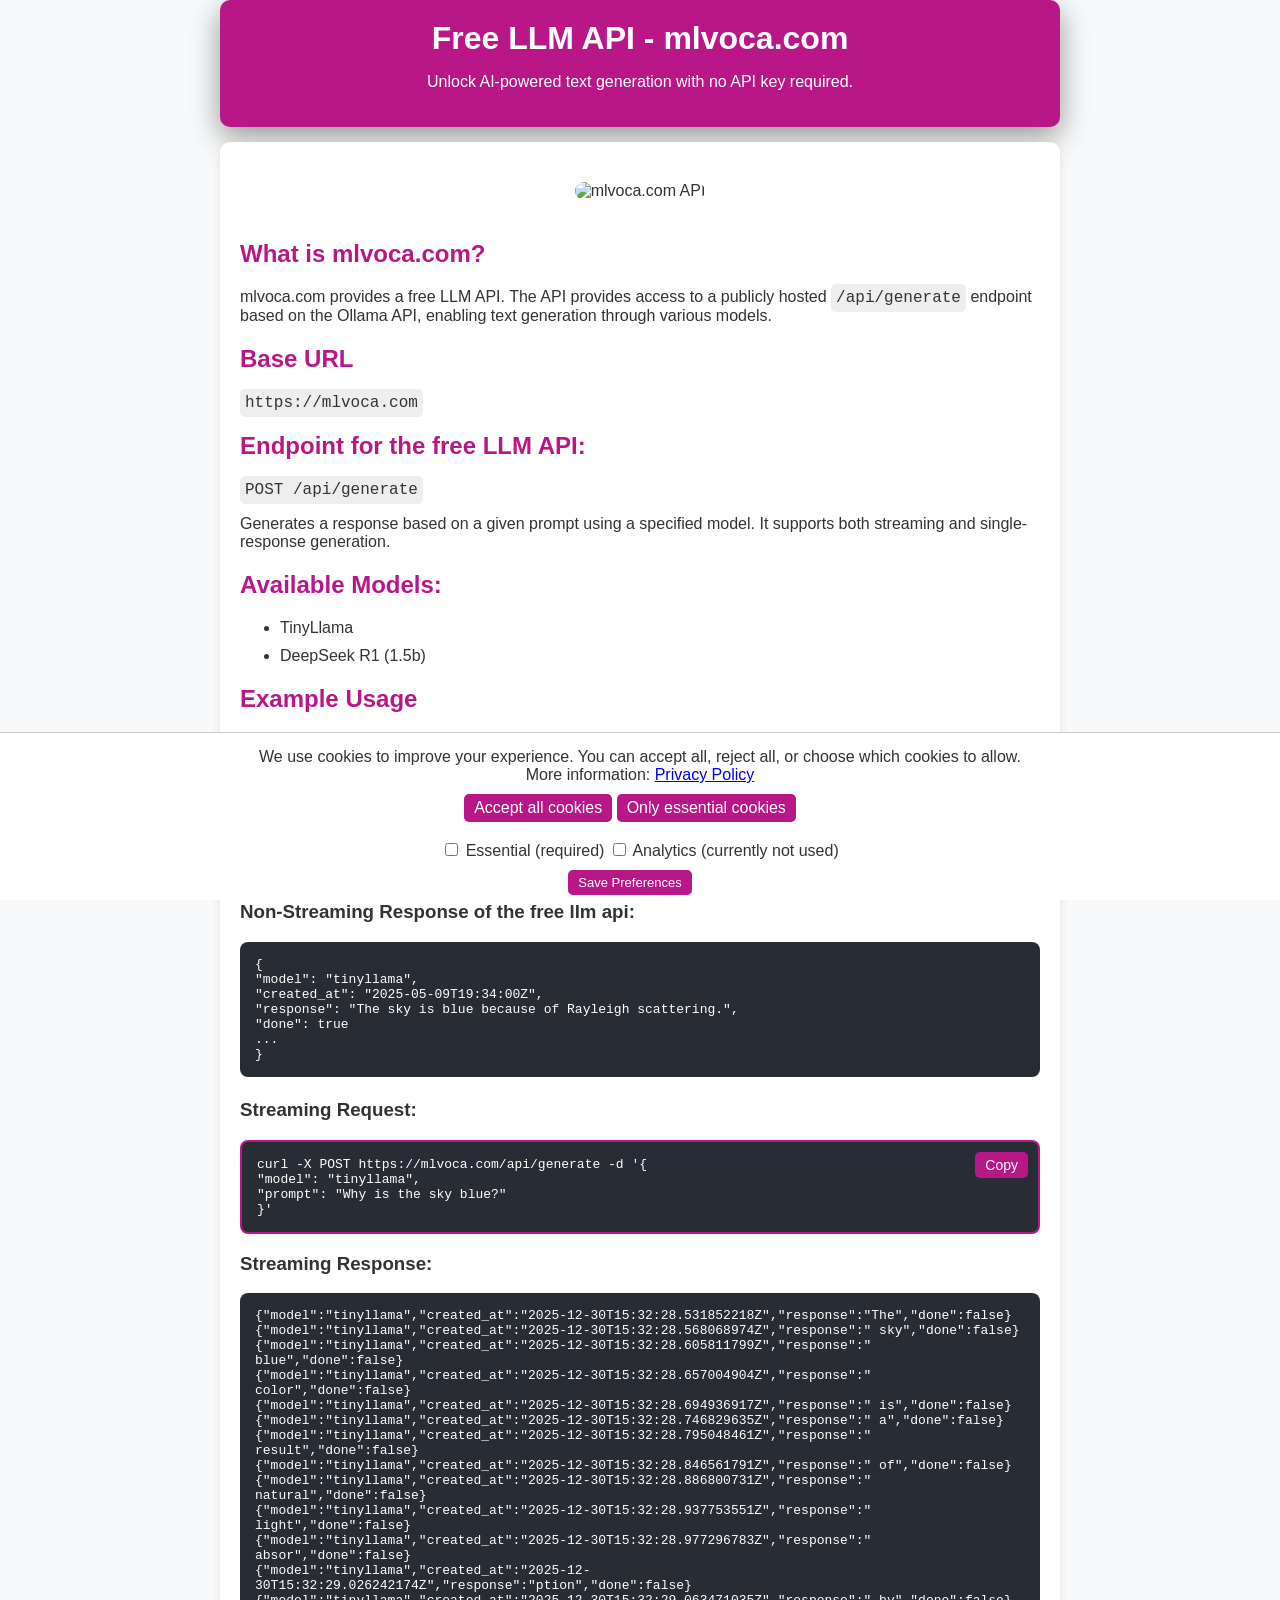
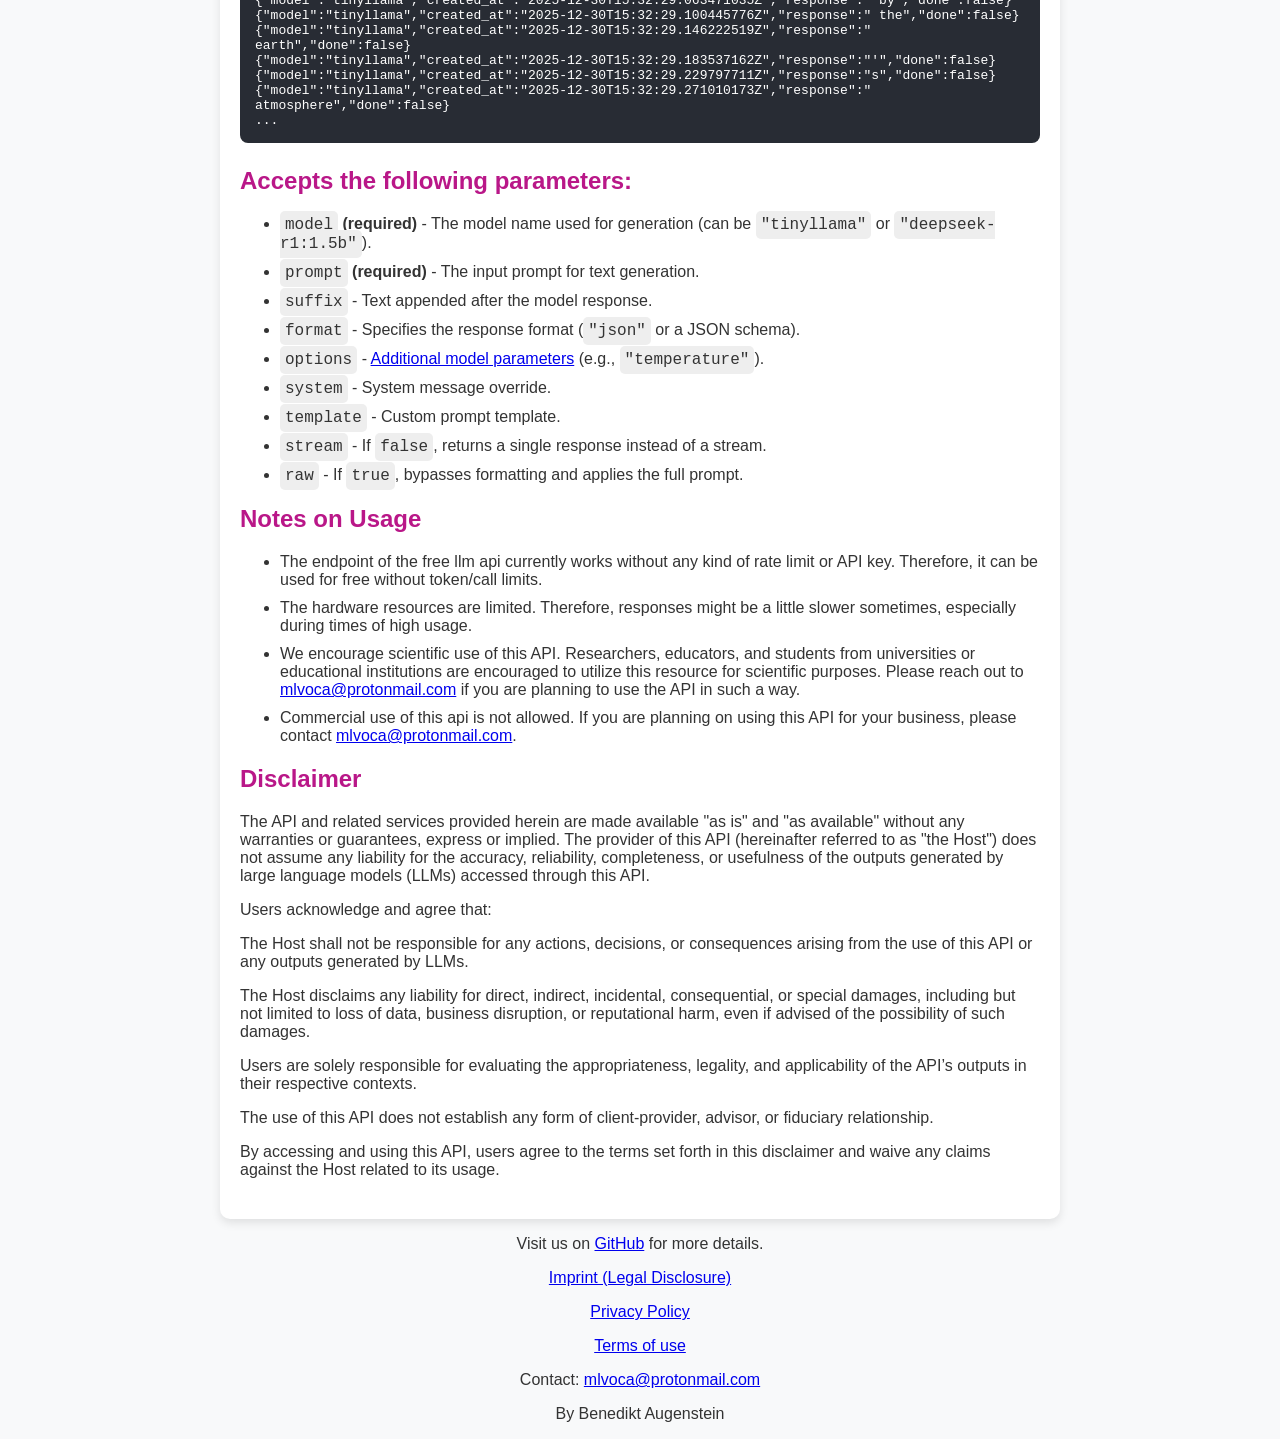
==== commit 7c5c7399: "MLV-1: change order of curl examples" ====
--- a/index.html
+++ b/index.html
@@ -219,6 +219,31 @@
 
                 <section>
                     <h2>Example Usage</h2>
+
+                    <h3>Non-Streaming Request:</h3>
+                    <div class="code-container">
+                        <button class="copy-btn" onclick="copyToClipboard(this); myFunction();">Copy</button>
+                        <pre>
+                            curl -X POST https://mlvoca.com/api/generate -d '{
+                            "model": "tinyllama",
+                            "prompt": "Why is the sky blue?",
+                            "stream": false
+                            }'
+                        </pre>
+                    </div>
+
+                    <h3>Non-Streaming Response of the free llm api:</h3>
+                    <div class="code-container" style="overflow-x: auto !important; border: 0px;">
+                        <pre>
+                            {
+                            "model": "tinyllama",
+                            "created_at": "2025-05-09T19:34:00Z",
+                            "response": "The sky is blue because of Rayleigh scattering.",
+                            "done": true
+                            ...
+                            }
+                        </pre>
+                    </div>
 
                     <h3>Streaming Request:</h3>
                     <div class="code-container">
@@ -256,30 +281,6 @@
                         </pre>
                     </div>
 
-                    <h3>Non-Streaming Request:</h3>
-                    <div class="code-container">
-                        <button class="copy-btn" onclick="copyToClipboard(this); myFunction();">Copy</button>
-                        <pre>
-                            curl -X POST https://mlvoca.com/api/generate -d '{
-                            "model": "tinyllama",
-                            "prompt": "Why is the sky blue?",
-                            "stream": false
-                            }'
-                        </pre>
-                    </div>
-
-                    <h3>Non-Streaming Response of the free llm api:</h3>
-                    <div class="code-container" style="overflow-x: auto !important; border: 0px;">
-                        <pre>
-                            {
-                            "model": "tinyllama",
-                            "created_at": "2025-05-09T19:34:00Z",
-                            "response": "The sky is blue because of Rayleigh scattering.",
-                            "done": true
-                            ...
-                            }
-                        </pre>
-                    </div>
                 </section>
 
                 <section>
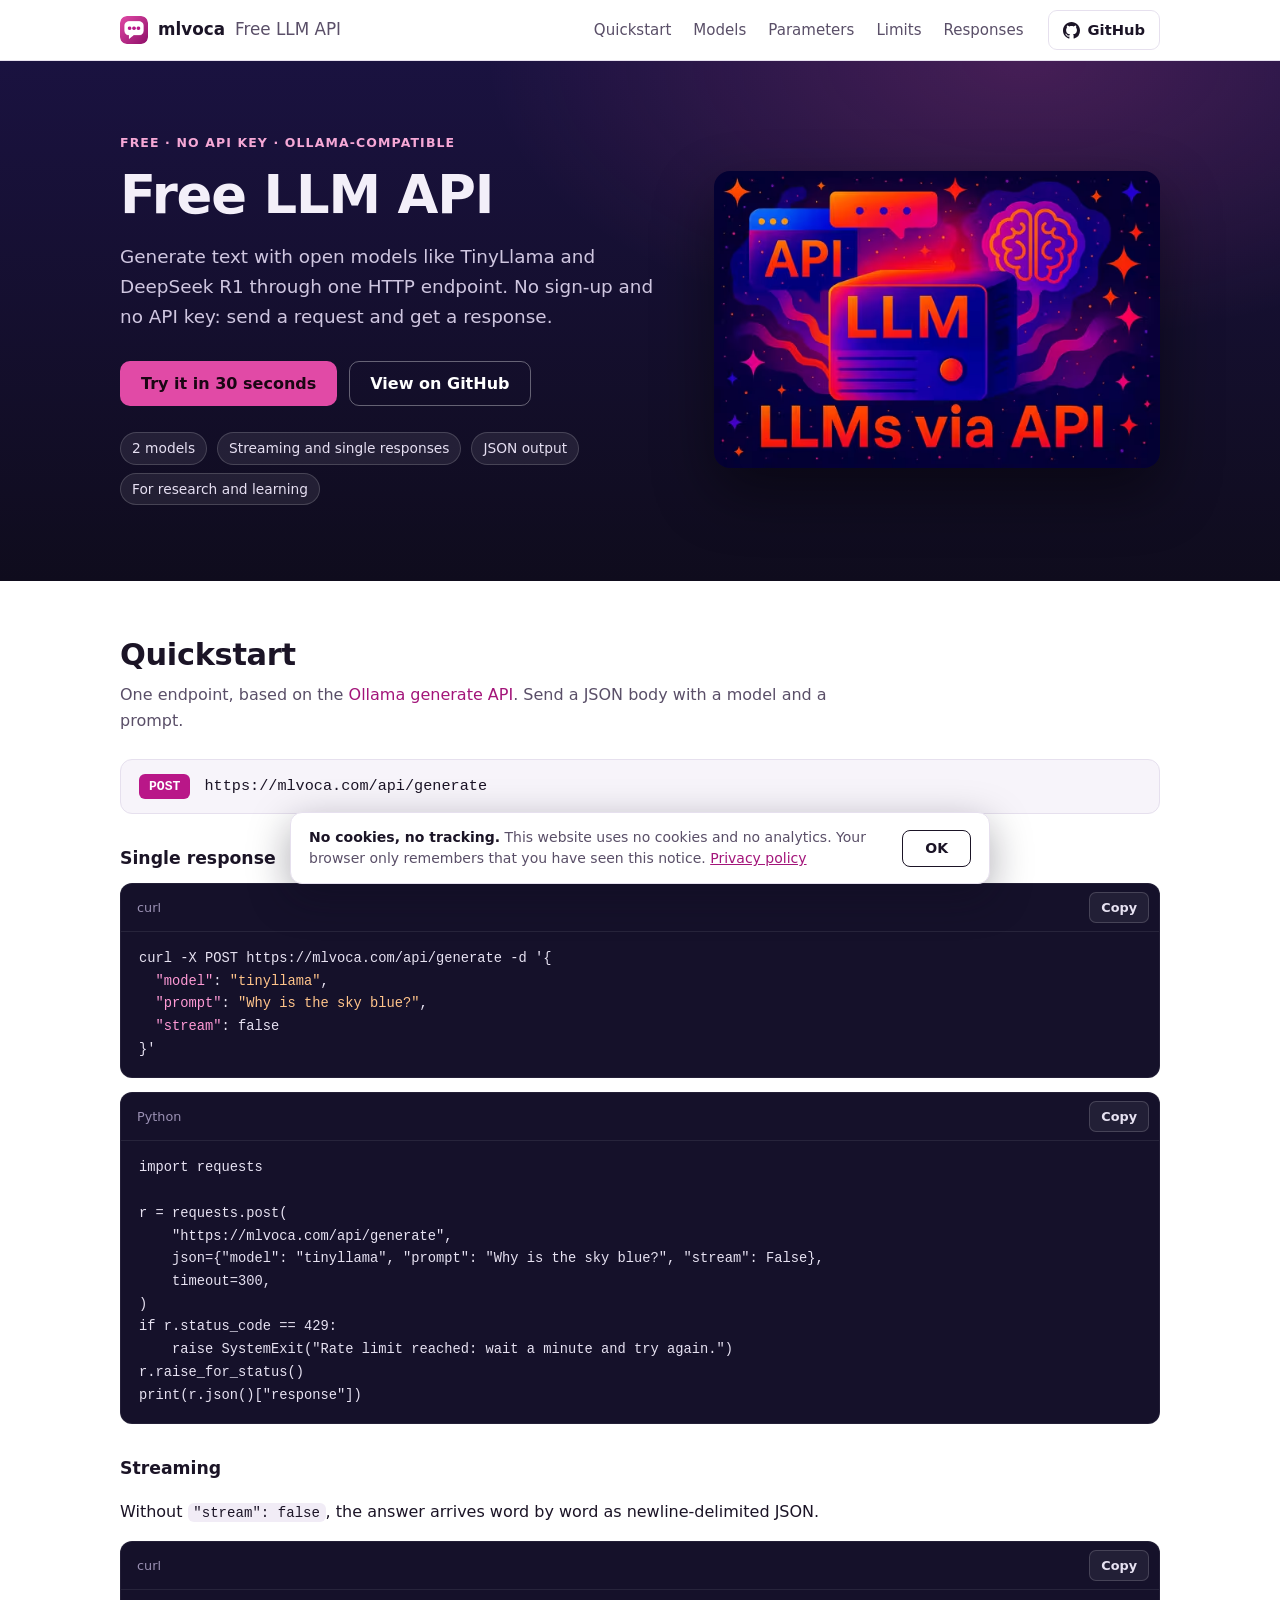
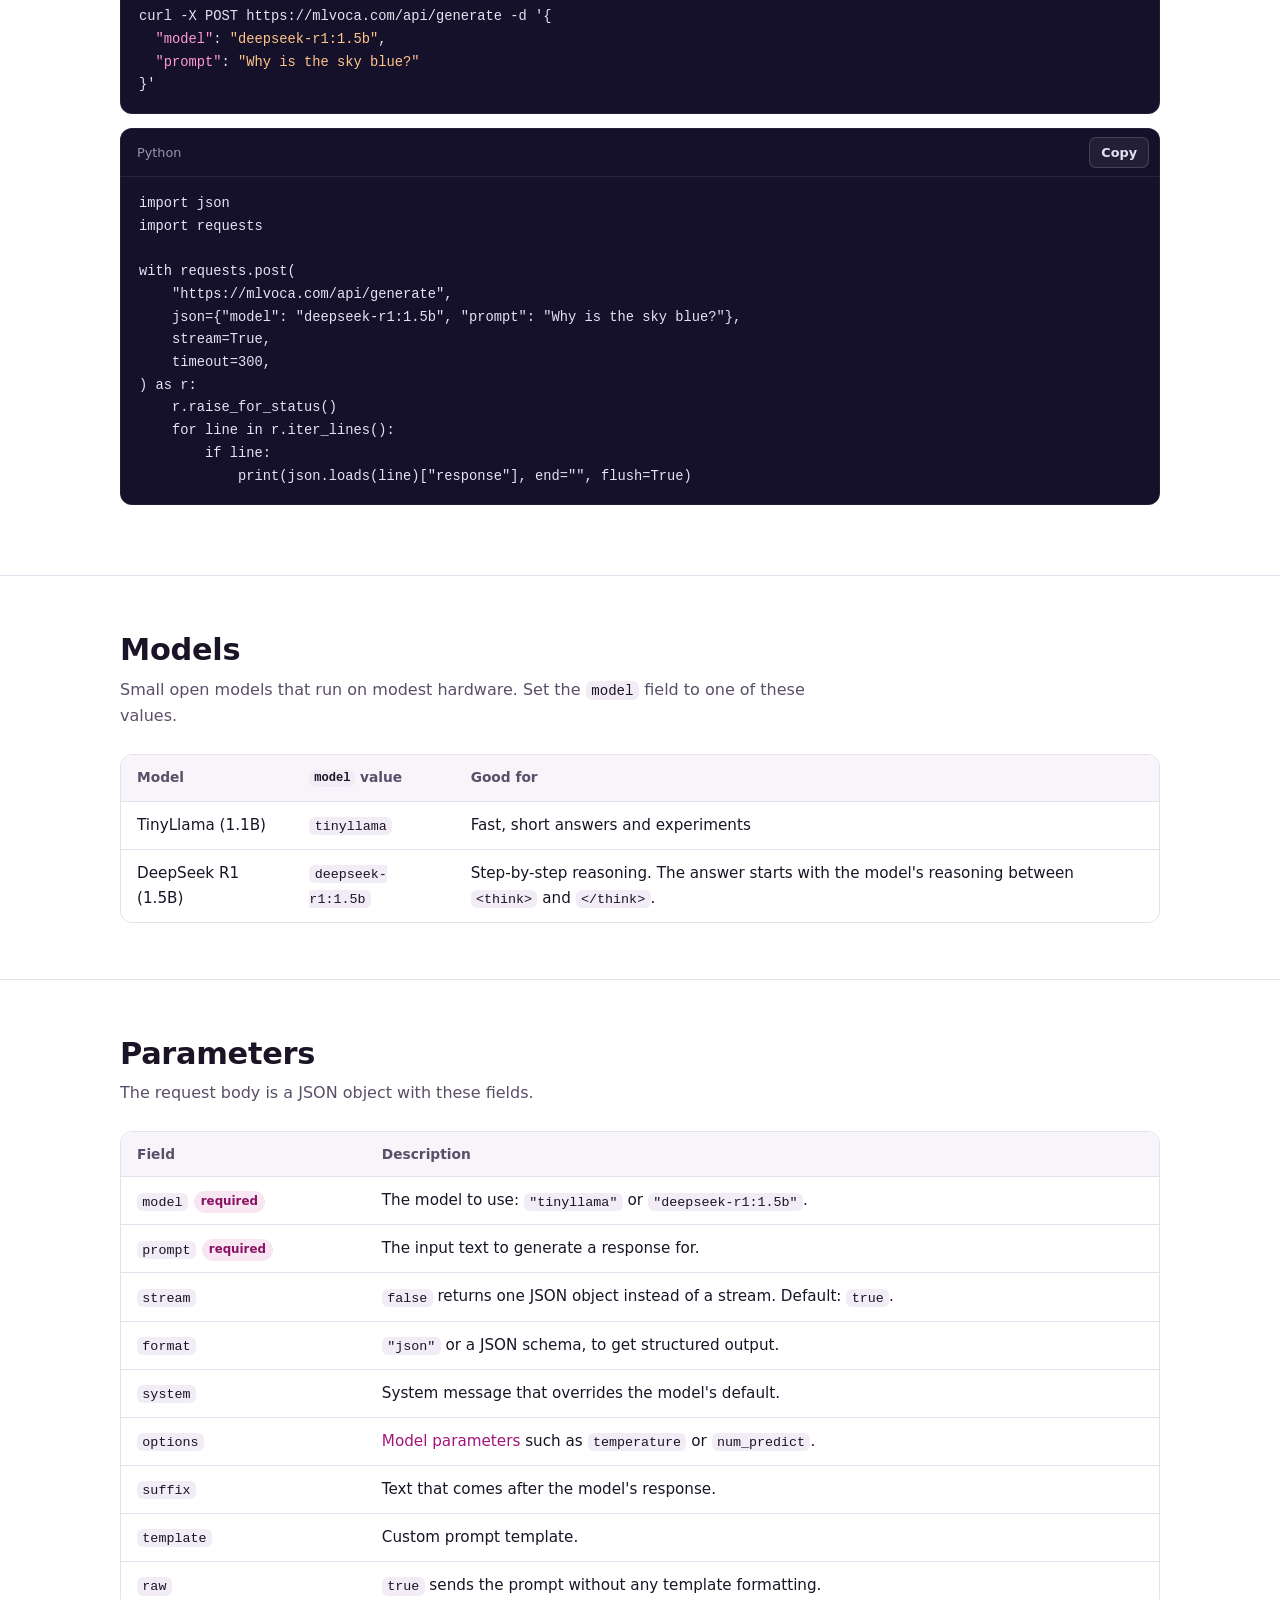
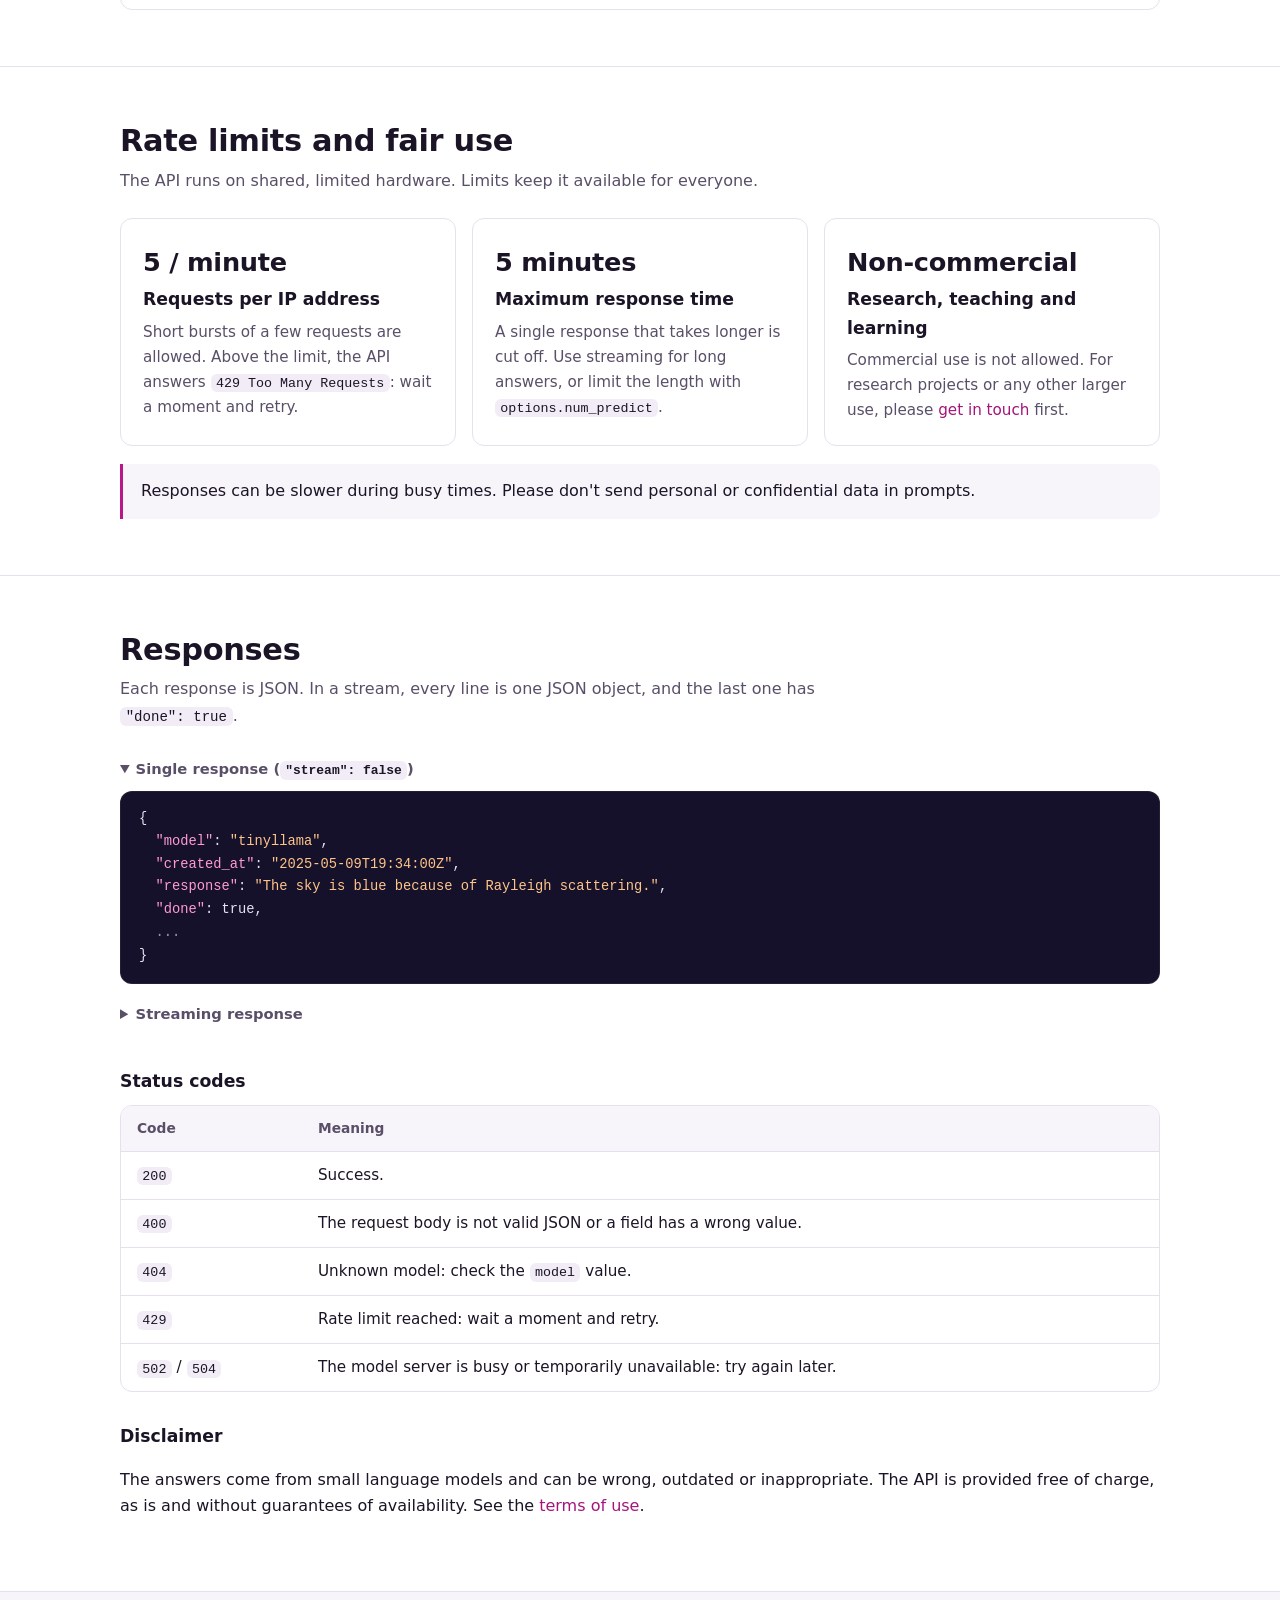
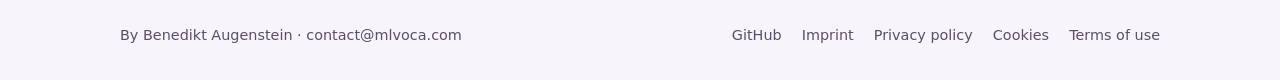
==== commit 1beaef90: "Redesign the API docs and document the rate limits - New layout for the docs page: quickstart, model" ====
--- a/index.html
+++ b/index.html
@@ -1,436 +1,280 @@
 <!DOCTYPE html>
 <html lang="en">
-    <head>
-        <meta charset="UTF-8">
-        <meta name="viewport" content="width=device-width, initial-scale=1.0">
-        <title>MLvoca - Free LLM API</title>
-        <meta name="description" content="Try our free LLM API for easy and fast text generation using DeepSeek R1 and TinyLlama. No API key needed — just plug in and start building.">
-        <meta name="keywords" content="free llm api, text generation API, AI models, TinyLlama, DeepSeek R1, open-source AI, github">
-        <meta name="author" content="mlvoca">
-        <meta name="google-site-verification" content="fdyq3CHPPN3-FQjd51PCUT7FsuE-HMECoHXx_Vs0QBg">
-        <link rel="canonical" href="https://mlvoca.github.io/free-llm-api/">
-
-        <link rel="icon" href="https://mlvoca.github.io/favicon.ico" sizes="any">
-        <link rel="icon" type="image/png" href="https://raw.githubusercontent.com/mlvoca/free-llm-api/refs/heads/main/images/favicon-48x48.png" sizes="48x48" />
-        <link rel="icon" type="image/png" href="https://raw.githubusercontent.com/mlvoca/free-llm-api/refs/heads/main/images/favicon-32x32.png" sizes="32x32" />
-        <link rel="icon" type="image/png" href="https://raw.githubusercontent.com/mlvoca/free-llm-api/refs/heads/main/images/favicon-16x16.png" sizes="16x16" />
-
-        <meta property="og:title" content="Free LLM API - mlvoca.com">
-        <meta property="og:site_name" content="Free LLM API - mlvoca">
-        <meta property="og:description" content="Try our free LLM API for easy and fast text generation using DeepSeek R1 and TinyLlama. No API key needed — just plug in and start building.">
-        <meta property="og:image" content="https://github.com/mlvoca/mlvoca.com/blob/main/images/mlvoca_image2.png?raw=true">
-        <meta property="og:url" content="https://mlvoca.github.io/free-llm-api/">
-        <meta property="og:type" content="website">
-        <meta name="twitter:card" content="summary_large_image">
-        <meta name="twitter:title" content="Free LLM API - mlvoca.com">
-        <meta name="twitter:description" content="Try our free LLM API for easy and fast text generation using DeepSeek R1 and TinyLlama. No API key needed — just plug in and start building.">
-        <meta name="twitter:image" content="https://github.com/mlvoca/mlvoca.com/blob/main/images/mlvoca_image2.png?raw=true">
-        <script type="application/ld+json">
-            {
-                "@context": "https://schema.org",
-                "@type": "TechArticle",
-                "name": "Free LLM API - mlvoca",
-                "headline": "Free LLM API – Access Powerful, Cost-Free Language Models",
-                "description": "Try our free LLM API for easy and fast text generation using DeepSeek R1 and TinyLlama. No API key needed — just plug in and start building.",
-                "url": "https://mlvoca.github.io/free-llm-api/"
-            }
-        </script>
-
-        <style>
-            body {
-                font-family: Arial, sans-serif;
-                margin: 0;
-                padding: 0;
-                background-color: #f8f9fa;
-                color: #333;
-                text-align: center;
-            }
-
-            header {
-                background-color: #b91788;
-                color: white;
-                border-radius: 10px;
-                padding: 20px;
-                margin-bottom: 15px !important;
-                max-width: 800px;
-                margin: auto;
-                box-shadow: 0px 10px 30px rgba(0, 0, 0, 0.4);
-            }
-
-            header h1 {
-                margin: 0;
-            }
-
-            .container {
-                max-width: 800px;
-                margin: auto;
-                padding: 20px;
-                background: white;
-                border-radius: 10px;
-                box-shadow: 0px 4px 10px rgba(0, 0, 0, 0.1);
-            }
-
-            img {
-                width: 70%;
-                border-radius: 10px;
-                margin: 20px 0;
-            }
-
-            section {
-                margin-bottom: 20px;
-                text-align: left;
-            }
-
-            h2 {
-                color: #b91788;
-            }
-
-            code {
-                background: #eee;
-                padding: 5px;
-                border-radius: 5px;
-                font-family: ui-monospace, SFMono-Regular, Menlo, Consolas, monospace;
-            }
-
-            .code-container {
-                background-color: #282c34;
-                color: #fff;
-                padding: 15px;
-                border-radius: 8px;
-                position: relative;
-                font-family: ui-monospace, SFMono-Regular, Menlo, Consolas, monospace;
-                text-align: left;
-                display: inline-block;
-                width: 100%;
-                max-width: 100%;
-                box-sizing: border-box;
-                overflow: visible;
-                border-color: #b91788;
-                border: 2px solid #b91788;
-            }
-
-            .copy-btn {
-                position: absolute;
-                top: 10px;
-                right: 10px;
-                background: #b91788;
-                color: #fff;
-                border: none;
-                padding: 5px 10px;
-                cursor: pointer;
-                border-radius: 5px;
-                font-size: 14px;
-            }
-
-            .copy-btn:hover {
-                background: #a6157b;
-            }
-
-            .cookie-btn {
-                top: 10px;
-                right: 10px;
-                background: #b91788;
-                color: #fff;
-                border: none;
-                padding: 5px 10px;
-                cursor: pointer;
-                border-radius: 5px;
-                font-size: 16px;
-            }
-
-            .cookie-btn:hover {
-                background: #a6157b;
-            }
-
-            .copy-message {
-                position: absolute;
-                top: -30px; /* Position above the button */
-                left: 50%;
-                transform: translateX(-50%);
-                background: #ffb4e8;
-                color: white;
-                padding: 5px 10px;
-                border-radius: 5px;
-                font-size: 12px;
-                opacity: 1;
-                transition: opacity 0.3s ease-in-out;
-            }
-
-            @media (max-width: 600px) {
-                .copy-btn {
-                    top: -30px; /* Moves the button above the code block */
-                    right: 7%; /* Centers the button */
-                    transform: translateX(50%); /* Keeps positioning responsive */
-                }
-            }
-
-            pre {
-                margin: 0;
-                padding-bottom: 0;
-                white-space: pre-line;
-            }
-
-            li {
-                margin-bottom: 10px; /* Adds more space between list items */
-            }
-
-            .responsive-img {
-                width: 40%;
-                height: auto;
-            }
-        </style>
-    </head>
-    <body>
-        <header role="banner">
-            <h1>Free LLM API - mlvoca.com</h1>
-            <p>Unlock AI-powered text generation with no API key required.</p>
-        </header>
-
-        <main role="main">
-            <div class="container">
-                <picture>
-                    <source srcset="https://raw.githubusercontent.com/mlvoca/mlvoca.com/refs/heads/main/images/mlvoca_image3.avif" type="image/avif">
-                    <img src="https://raw.githubusercontent.com/mlvoca/mlvoca.com/refs/heads/main/images/mlvoca_image3.png" class="responsive-img" fetchpriority="high" width="560" height="373" alt="mlvoca.com API">
-                </picture>
-
-                <section>
-                    <h2>What is mlvoca.com?</h2>
-                    <p>mlvoca.com provides a free LLM API. The API provides access to a publicly hosted <code>/api/generate</code> endpoint based on the Ollama API, enabling text generation through various models.</p>
-                </section>
-
-                <section>
-                    <h2>Base URL</h2>
-                    <code>https://mlvoca.com</code>
-                </section>
-
-                <section>
-                    <h2>Endpoint for the free LLM API:</h2>
-                    <p><code>POST /api/generate</code></p>
-                    <p>Generates a response based on a given prompt using a specified model. It supports both streaming and single-response generation.</p>
-                </section>
-
-                <section>
-                    <h2>Available Models:</h2>
-                    <ul>
-                        <li>TinyLlama</li>
-                        <li>DeepSeek R1 (1.5b)</li>
-                    </ul>
-                </section>
-
-                <section>
-                    <h2>Example Usage</h2>
-
-                    <h3>Non-Streaming Request:</h3>
-                    <div class="code-container">
-                        <button class="copy-btn" onclick="copyToClipboard(this); myFunction();">Copy</button>
-                        <pre>
-                            curl -X POST https://mlvoca.com/api/generate -d '{
-                            "model": "tinyllama",
-                            "prompt": "Why is the sky blue?",
-                            "stream": false
-                            }'
-                        </pre>
-                    </div>
-
-                    <h3>Non-Streaming Response of the free llm api:</h3>
-                    <div class="code-container" style="overflow-x: auto !important; border: 0px;">
-                        <pre>
-                            {
-                            "model": "tinyllama",
-                            "created_at": "2025-05-09T19:34:00Z",
-                            "response": "The sky is blue because of Rayleigh scattering.",
-                            "done": true
-                            ...
-                            }
-                        </pre>
-                    </div>
-
-                    <h3>Streaming Request:</h3>
-                    <div class="code-container">
-                        <button class="copy-btn" onclick="copyToClipboard(this)">Copy</button>
-                        <pre>
-                            curl -X POST https://mlvoca.com/api/generate -d '{
-                                "model": "tinyllama",
-                                "prompt": "Why is the sky blue?"
-                            }'
-                        </pre>
-                    </div>
-
-                    <h3>Streaming Response:</h3>
-                    <div class="code-container" style="overflow-x: auto !important; border: 0px;">
-                        <pre>
-                            {"model":"tinyllama","created_at":"2025-12-30T15:32:28.531852218Z","response":"The","done":false}
-                            {"model":"tinyllama","created_at":"2025-12-30T15:32:28.568068974Z","response":" sky","done":false}
-                            {"model":"tinyllama","created_at":"2025-12-30T15:32:28.605811799Z","response":" blue","done":false}
-                            {"model":"tinyllama","created_at":"2025-12-30T15:32:28.657004904Z","response":" color","done":false}
-                            {"model":"tinyllama","created_at":"2025-12-30T15:32:28.694936917Z","response":" is","done":false}
-                            {"model":"tinyllama","created_at":"2025-12-30T15:32:28.746829635Z","response":" a","done":false}
-                            {"model":"tinyllama","created_at":"2025-12-30T15:32:28.795048461Z","response":" result","done":false}
-                            {"model":"tinyllama","created_at":"2025-12-30T15:32:28.846561791Z","response":" of","done":false}
-                            {"model":"tinyllama","created_at":"2025-12-30T15:32:28.886800731Z","response":" natural","done":false}
-                            {"model":"tinyllama","created_at":"2025-12-30T15:32:28.937753551Z","response":" light","done":false}
-                            {"model":"tinyllama","created_at":"2025-12-30T15:32:28.977296783Z","response":" absor","done":false}
-                            {"model":"tinyllama","created_at":"2025-12-30T15:32:29.026242174Z","response":"ption","done":false}
-                            {"model":"tinyllama","created_at":"2025-12-30T15:32:29.063471035Z","response":" by","done":false}
-                            {"model":"tinyllama","created_at":"2025-12-30T15:32:29.100445776Z","response":" the","done":false}
-                            {"model":"tinyllama","created_at":"2025-12-30T15:32:29.146222519Z","response":" earth","done":false}
-                            {"model":"tinyllama","created_at":"2025-12-30T15:32:29.183537162Z","response":"'","done":false}
-                            {"model":"tinyllama","created_at":"2025-12-30T15:32:29.229797711Z","response":"s","done":false}
-                            {"model":"tinyllama","created_at":"2025-12-30T15:32:29.271010173Z","response":" atmosphere","done":false}
-                            ...
-                        </pre>
-                    </div>
-
-                </section>
-
-                <section>
-                    <h2>Accepts the following parameters:</h2>
-                    <ul>
-                        <li><code>model</code> <b>(required)</b> - The model name used for generation (can be <code>"tinyllama"</code> or <code>"deepseek-r1:1.5b"</code>).</li>
-                        <li><code>prompt</code> <b>(required)</b> - The input prompt for text generation.</li>
-                        <li><code>suffix</code> - Text appended after the model response.</li>
-                        <li><code>format</code> - Specifies the response format (<code>"json"</code> or a JSON schema).</li>
-                        <li><code>options</code> - <a href="https://github.com/ollama/ollama/blob/main/docs/modelfile.md#valid-parameters-and-values" target="_blank">Additional model parameters</a> (e.g., <code>"temperature"</code>).</li>
-                        <li><code>system</code> - System message override.</li>
-                        <li><code>template</code> - Custom prompt template.</li>
-                        <li><code>stream</code> - If <code>false</code>, returns a single response instead of a stream.</li>
-                        <li><code>raw</code> - If <code>true</code>, bypasses formatting and applies the full prompt.</li>
-                    </ul>
-                </section>
-
-                <section>
-                    <h2>Notes on Usage</h2>
-                    <ul>
-                        <li>The endpoint of the free llm api currently works without any kind of rate limit or API key. Therefore, it can be used for free without token/call limits.</li>
-                        <li>The hardware resources are limited. Therefore, responses might be a little slower sometimes, especially during times of high usage.</li>
-                        <li>We encourage scientific use of this API. Researchers, educators, and students from universities or educational institutions are encouraged to utilize this resource for scientific purposes. Please reach out to <a href="mailto:mlvoca@protonmail.com">mlvoca@protonmail.com</a> if you are planning to use the API in such a way.</li>
-                        <li>Commercial use of this api is not allowed. If you are planning on using this API for your business, please contact <a href="mailto:mlvoca@protonmail.com">mlvoca@protonmail.com</a>.</li>
-                    </ul>
-                </section>
-
-                <section>
-                    <h2>Disclaimer</h2>
-                    <p>The API and related services provided herein are made available "as is" and "as available" without any warranties or guarantees, express or implied. The provider of this API (hereinafter referred to as "the Host") does not assume any liability for the accuracy, reliability, completeness, or usefulness of the outputs generated by large language models (LLMs) accessed through this API.</p>
-
-                    <p>Users acknowledge and agree that:</p>
-
-                    <p>The Host shall not be responsible for any actions, decisions, or consequences arising from the use of this API or any outputs generated by LLMs.</p>
-
-                    <p>The Host disclaims any liability for direct, indirect, incidental, consequential, or special damages, including but not limited to loss of data, business disruption, or reputational harm, even if advised of the possibility of such damages.</p>
-
-                    <p>Users are solely responsible for evaluating the appropriateness, legality, and applicability of the API’s outputs in their respective contexts.</p>
-
-                    <p>The use of this API does not establish any form of client-provider, advisor, or fiduciary relationship.</p>
-
-                    <p>By accessing and using this API, users agree to the terms set forth in this disclaimer and waive any claims against the Host related to its usage.</p>
-                </section>
-            </div>
-        </main>
-
-        <div id="cookie-banner" style="position:fixed;bottom:0;left:0;right:0;background:#fff;border-top:1px solid #ccc;padding:15px;text-align:center;z-index:9999;">
-            <p style="margin:0;">
-                We use cookies to improve your experience. You can accept all, reject all, or choose which cookies to allow.<br>
-                More information: <a href="https://github.com/mlvoca/free-llm-api/blob/main/legal/PRIVACY_POLICY.md" target="_blank">Privacy Policy</a>
-            </p>
-            <button class="cookie-btn" style="position: relative" onclick="saveConsentAll()" style="margin:10px;">Accept all cookies</button>
-            <button class="cookie-btn" style="position: relative" onclick="saveConsentEssential()" style="margin:10px;">Only essential cookies</button>
-            <br></br>
-            <div style="margin-top:10px;">
-                <label><input type="checkbox" id="essential"> Essential (required)</label>
-                <label><input type="checkbox" id="analytics"> Analytics (currently not used)</label>
-            </div>
-            <button class="cookie-btn" style="position: relative; font-size: 13px" onclick="saveConsent()" style="margin:10px;">Save Preferences</button>
+<head>
+<meta charset="utf-8">
+<meta name="viewport" content="width=device-width, initial-scale=1">
+<title>Free LLM API · mlvoca</title>
+<meta name="description" content="Free LLM API for text generation with TinyLlama and DeepSeek R1. No API key and no sign-up: send a POST request to an Ollama-compatible /api/generate endpoint.">
+<meta name="author" content="Benedikt Augenstein">
+<meta name="google-site-verification" content="fdyq3CHPPN3-FQjd51PCUT7FsuE-HMECoHXx_Vs0QBg">
+<meta name="color-scheme" content="light dark">
+<meta name="theme-color" content="#1a1240">
+<link rel="canonical" href="https://mlvoca.github.io/free-llm-api/">
+<link rel="icon" href="images/favicon.ico" sizes="32x32">
+<link rel="icon" href="images/favicon.svg" type="image/svg+xml">
+<link rel="apple-touch-icon" href="images/apple-touch-icon.png">
+<link rel="manifest" href="images/site.webmanifest">
+
+<meta property="og:type" content="website">
+<meta property="og:site_name" content="mlvoca">
+<meta property="og:title" content="Free LLM API · mlvoca">
+<meta property="og:description" content="Text generation with TinyLlama and DeepSeek R1 over a simple HTTP endpoint. No API key, no sign-up.">
+<meta property="og:url" content="https://mlvoca.github.io/free-llm-api/">
+<meta property="og:image" content="https://mlvoca.github.io/free-llm-api/images/mlvoca_image2.png">
+<meta property="og:image:width" content="1536">
+<meta property="og:image:height" content="1024">
+<meta property="og:image:alt" content="Illustration: LLMs via API">
+<meta name="twitter:card" content="summary_large_image">
+
+<script type="application/ld+json">
+{
+  "@context": "https://schema.org",
+  "@type": "TechArticle",
+  "headline": "Free LLM API: text generation with TinyLlama and DeepSeek R1",
+  "description": "Documentation for the free mlvoca LLM API: an Ollama-compatible /api/generate endpoint without API key.",
+  "url": "https://mlvoca.github.io/free-llm-api/",
+  "author": { "@type": "Person", "name": "Benedikt Augenstein" }
+}
+</script>
+
+<link rel="stylesheet" href="assets/site.css">
+</head>
+<body>
+<a class="skip" href="#main">Skip to content</a>
+
+<header class="site">
+  <div class="wrap">
+    <a class="brand" href="./"><img src="images/favicon-48x48.png" alt="" width="28" height="28">mlvoca <span>Free LLM API</span></a>
+    <nav class="links" aria-label="Sections">
+      <a href="#quickstart">Quickstart</a>
+      <a href="#models">Models</a>
+      <a href="#parameters">Parameters</a>
+      <a href="#limits">Limits</a>
+      <a href="#responses">Responses</a>
+    </nav>
+    <a class="gh" href="https://github.com/mlvoca/free-llm-api" target="_blank" rel="noopener">
+      <svg viewBox="0 0 16 16" width="17" height="17" fill="currentColor" aria-hidden="true"><path d="M8 0C3.58 0 0 3.58 0 8c0 3.54 2.29 6.53 5.47 7.59.4.07.55-.17.55-.38 0-.19-.01-.82-.01-1.49-2.01.37-2.53-.49-2.69-.94-.09-.23-.48-.94-.82-1.13-.28-.15-.68-.52-.01-.53.63-.01 1.08.58 1.23.82.72 1.21 1.87.87 2.33.66.07-.52.28-.87.51-1.07-1.78-.2-3.64-.89-3.64-3.95 0-.87.31-1.59.82-2.15-.08-.2-.36-1.02.08-2.12 0 0 .67-.21 2.2.82.64-.18 1.32-.27 2-.27.68 0 1.36.09 2 .27 1.53-1.04 2.2-.82 2.2-.82.44 1.1.16 1.92.08 2.12.51.56.82 1.27.82 2.15 0 3.07-1.87 3.75-3.65 3.95.29.25.54.73.54 1.48 0 1.07-.01 1.93-.01 2.2 0 .21.15.46.55.38A8.013 8.013 0 0016 8c0-4.42-3.58-8-8-8z"/></svg>
+      GitHub
+    </a>
+  </div>
+</header>
+
+<div class="hero">
+  <div class="wrap">
+    <div>
+      <span class="eyebrow">Free · No API key · Ollama-compatible</span>
+      <h1>Free LLM API</h1>
+      <p class="lead">Generate text with open models like TinyLlama and DeepSeek R1 through one HTTP endpoint.
+        No sign-up and no API key: send a request and get a response.</p>
+      <div class="actions">
+        <a class="btn btn-primary" href="#quickstart">Try it in 30 seconds</a>
+        <a class="btn btn-ghost" href="https://github.com/mlvoca/free-llm-api" target="_blank" rel="noopener">View on GitHub</a>
+      </div>
+      <ul class="facts" aria-label="At a glance">
+        <li>2 models</li>
+        <li>Streaming and single responses</li>
+        <li>JSON output</li>
+        <li>For research and learning</li>
+      </ul>
+    </div>
+    <picture>
+      <source srcset="images/mlvoca_image3.avif" type="image/avif">
+      <img src="images/mlvoca_image3.png" width="560" height="373" alt="Illustration: an LLM server answering API requests" fetchpriority="high">
+    </picture>
+  </div>
+</div>
+
+<main id="main">
+
+  <section id="quickstart">
+    <div class="wrap">
+      <h2>Quickstart</h2>
+      <p class="section-lead">One endpoint, based on the <a href="https://github.com/ollama/ollama/blob/main/docs/api.md#generate-a-completion" target="_blank" rel="noopener">Ollama generate API</a>.
+        Send a JSON body with a model and a prompt.</p>
+
+      <div class="endpoint"><span class="method">POST</span> https://mlvoca.com/api/generate</div>
+
+      <h3>Single response</h3>
+      <div class="code">
+        <div class="code-head"><span>curl</span><button class="copy" type="button">Copy</button></div>
+<pre><code>curl -X POST https://mlvoca.com/api/generate -d '{
+  <span class="k">"model"</span>: <span class="s">"tinyllama"</span>,
+  <span class="k">"prompt"</span>: <span class="s">"Why is the sky blue?"</span>,
+  <span class="k">"stream"</span>: false
+}'</code></pre>
+      </div>
+      <div class="code">
+        <div class="code-head"><span>Python</span><button class="copy" type="button">Copy</button></div>
+<pre><code>import requests
+
+r = requests.post(
+    "https://mlvoca.com/api/generate",
+    json={"model": "tinyllama", "prompt": "Why is the sky blue?", "stream": False},
+    timeout=300,
+)
+if r.status_code == 429:
+    raise SystemExit("Rate limit reached: wait a minute and try again.")
+r.raise_for_status()
+print(r.json()["response"])</code></pre>
+      </div>
+
+      <h3>Streaming</h3>
+      <p>Without <code>"stream": false</code>, the answer arrives word by word as newline-delimited JSON.</p>
+      <div class="code">
+        <div class="code-head"><span>curl</span><button class="copy" type="button">Copy</button></div>
+<pre><code>curl -X POST https://mlvoca.com/api/generate -d '{
+  <span class="k">"model"</span>: <span class="s">"deepseek-r1:1.5b"</span>,
+  <span class="k">"prompt"</span>: <span class="s">"Why is the sky blue?"</span>
+}'</code></pre>
+      </div>
+      <div class="code">
+        <div class="code-head"><span>Python</span><button class="copy" type="button">Copy</button></div>
+<pre><code>import json
+import requests
+
+with requests.post(
+    "https://mlvoca.com/api/generate",
+    json={"model": "deepseek-r1:1.5b", "prompt": "Why is the sky blue?"},
+    stream=True,
+    timeout=300,
+) as r:
+    r.raise_for_status()
+    for line in r.iter_lines():
+        if line:
+            print(json.loads(line)["response"], end="", flush=True)</code></pre>
+      </div>
+    </div>
+  </section>
+
+  <section id="models">
+    <div class="wrap">
+      <h2>Models</h2>
+      <p class="section-lead">Small open models that run on modest hardware. Set the <code>model</code> field to one of these values.</p>
+      <div class="table-scroll">
+        <table>
+          <thead><tr><th scope="col">Model</th><th scope="col"><code>model</code> value</th><th scope="col">Good for</th></tr></thead>
+          <tbody>
+            <tr><td>TinyLlama (1.1B)</td><td><code>tinyllama</code></td><td>Fast, short answers and experiments</td></tr>
+            <tr><td>DeepSeek R1 (1.5B)</td><td><code>deepseek-r1:1.5b</code></td><td>Step-by-step reasoning. The answer starts with the model's reasoning between <code>&lt;think&gt;</code> and <code>&lt;/think&gt;</code>.</td></tr>
+          </tbody>
+        </table>
+      </div>
+    </div>
+  </section>
+
+  <section id="parameters">
+    <div class="wrap">
+      <h2>Parameters</h2>
+      <p class="section-lead">The request body is a JSON object with these fields.</p>
+      <div class="table-scroll">
+        <table>
+          <thead><tr><th scope="col">Field</th><th scope="col">Description</th></tr></thead>
+          <tbody>
+            <tr><td><code>model</code><span class="req">required</span></td><td>The model to use: <code>"tinyllama"</code> or <code>"deepseek-r1:1.5b"</code>.</td></tr>
+            <tr><td><code>prompt</code><span class="req">required</span></td><td>The input text to generate a response for.</td></tr>
+            <tr><td><code>stream</code></td><td><code>false</code> returns one JSON object instead of a stream. Default: <code>true</code>.</td></tr>
+            <tr><td><code>format</code></td><td><code>"json"</code> or a JSON schema, to get structured output.</td></tr>
+            <tr><td><code>system</code></td><td>System message that overrides the model's default.</td></tr>
+            <tr><td><code>options</code></td><td><a href="https://github.com/ollama/ollama/blob/main/docs/modelfile.md#valid-parameters-and-values" target="_blank" rel="noopener">Model parameters</a> such as <code>temperature</code> or <code>num_predict</code>.</td></tr>
+            <tr><td><code>suffix</code></td><td>Text that comes after the model's response.</td></tr>
+            <tr><td><code>template</code></td><td>Custom prompt template.</td></tr>
+            <tr><td><code>raw</code></td><td><code>true</code> sends the prompt without any template formatting.</td></tr>
+          </tbody>
+        </table>
+      </div>
+    </div>
+  </section>
+
+  <section id="limits">
+    <div class="wrap">
+      <h2>Rate limits and fair use</h2>
+      <p class="section-lead">The API runs on shared, limited hardware. Limits keep it available for everyone.</p>
+      <div class="grid">
+        <div class="card"><span class="big">5 / minute</span><h3>Requests per IP address</h3><p>Short bursts of a few requests are allowed. Above the limit, the API answers <code>429 Too Many Requests</code>: wait a moment and retry.</p></div>
+        <div class="card"><span class="big">5 minutes</span><h3>Maximum response time</h3><p>A single response that takes longer is cut off. Use streaming for long answers, or limit the length with <code>options.num_predict</code>.</p></div>
+        <div class="card"><span class="big">Non-commercial</span><h3>Research, teaching and learning</h3><p>Commercial use is not allowed. For research projects or any other larger use, please <a href="mailto:contact@mlvoca.com">get in touch</a> first.</p></div>
+      </div>
+      <div class="note"><p>Responses can be slower during busy times. Please don't send personal or confidential data in prompts.</p></div>
+    </div>
+  </section>
+
+  <section id="responses">
+    <div class="wrap">
+      <h2>Responses</h2>
+      <p class="section-lead">Each response is JSON. In a stream, every line is one JSON object, and the last one has <code>"done": true</code>.</p>
+
+      <details class="response" open>
+        <summary>Single response (<code>"stream": false</code>)</summary>
+        <div class="code">
+<pre><code>{
+  <span class="k">"model"</span>: <span class="s">"tinyllama"</span>,
+  <span class="k">"created_at"</span>: <span class="s">"2025-05-09T19:34:00Z"</span>,
+  <span class="k">"response"</span>: <span class="s">"The sky is blue because of Rayleigh scattering."</span>,
+  <span class="k">"done"</span>: true,
+  <span class="c">...</span>
+}</code></pre>
         </div>
-
-        <footer role="contentinfo">
-            <p>Visit us on <a href="https://github.com/mlvoca/free-llm-api" target="_blank">GitHub</a> for more details.</p>
-            <p><a href="https://github.com/mlvoca/free-llm-api/blob/main/legal/IMPRINT.md" target="_blank">Imprint (Legal Disclosure)</a></p>
-            <p><a href="https://github.com/mlvoca/free-llm-api/blob/main/legal/PRIVACY_POLICY.md" target="_blank">Privacy Policy</a></p>
-            <p><a href="https://github.com/mlvoca/free-llm-api/blob/main/legal/TERMS_OF_USE.md" target="_blank">Terms of use</a></p>
-            <p>Contact: <a href="mailto:mlvoca@protonmail.com">mlvoca@protonmail.com</a></p>
-            <p>By Benedikt Augenstein</p>
-        </footer>
-
-        <script>
-            if (localStorage.getItem('cookieConsent') !== null) {
-                document.getElementById("cookie-banner").style.setProperty("display", "none", "important");
-            }
-
-            const date = new Date();
-            date.setMonth(date.getMonth() + 1); // 1-month expiry
-
-            function saveConsentAll() {
-                const consent = {
-                    essential: true,
-                    analytics: true //,
-                    //marketing: marketing
-                };
-                document.getElementById("cookie-banner").style.display = "none";
-                localStorage.setItem('cookieConsent', consent);
-                document.cookie = "userConsent=all; expires=" + date.toUTCString() + "; path=/; SameSite=Lax";
-            }
-
-            function saveConsentEssential() {
-                const consent = {
-                    essential: true,
-                    analytics: false //,
-                    //marketing: marketing
-                };
-                document.getElementById("cookie-banner").style.display = "none";
-                localStorage.setItem('cookieConsent', consent);
-                document.cookie = "userConsent=essential; expires=" + date.toUTCString() + "; path=/; SameSite=Lax";
-            }
-
-            function saveConsent() {
-                const essential = document.getElementById("essential").checked;
-                const analytics = document.getElementById("analytics").checked;
-                //const marketing = document.getElementById("marketing").checked;
-                const consent = {
-                    essential: essential,
-                    analytics: analytics //,
-                    //marketing: marketing
-                };
-                document.cookie = "cookie_consent=" + JSON.stringify(consent) + "; path=/; max-age=" + 60 * 60 * 24 * 365;
-                if (essential == false) {
-                    alert("Essential cookies have to be accepted. If you do not with this, you may leave the site.");
-                } else {
-                    document.getElementById("cookie-banner").style.display = "none";
-                    document.cookie = "userConsent=custom; expires=" + date.toUTCString() + "; path=/; SameSite=Lax";
-                }
-                localStorage.setItem('cookieConsent', consent);
-            }
-
-            /*   window.onload = function() {
-                 if (document.cookie.indexOf("essential") === -1) {
-                   document.getElementById("cookie-banner").style.display = "block";
-                 }
-               }; */
-
-            function copyToClipboard(button) {
-                const preElement = button.nextElementSibling; // Selects the adjacent <pre> tag
-                const text = preElement.innerText; // Gets text inside the pre block
-                navigator.clipboard.writeText(text).then(() => {
-                    showCopyMessage(button); // Trigger popup message near the button
-                });
-            }
-
-            function showCopyMessage(button) {
-                let message = document.createElement("span");
-                message.className = "copy-message";
-                message.innerText = "Copied!";
-
-                button.appendChild(message);
-
-                setTimeout(() => {
-                    message.remove(); // Remove message after 2 seconds
-                }, 2000);
-            }
-
-            // When the user clicks on div, open the popup
-            function myFunction() {
-                var popup = document.getElementById("myPopup");
-                popup.classList.toggle("show");
-            }
-        </script>
-    </body>
+      </details>
+
+      <details class="response">
+        <summary>Streaming response</summary>
+        <div class="code">
+<pre><code>{"model":"tinyllama","created_at":"2025-12-30T15:32:28.531852218Z","response":"The","done":false}
+{"model":"tinyllama","created_at":"2025-12-30T15:32:28.568068974Z","response":" sky","done":false}
+{"model":"tinyllama","created_at":"2025-12-30T15:32:28.605811799Z","response":" blue","done":false}
+{"model":"tinyllama","created_at":"2025-12-30T15:32:28.657004904Z","response":" color","done":false}
+{"model":"tinyllama","created_at":"2025-12-30T15:32:28.694936917Z","response":" is","done":false}
+<span class="c">...</span></code></pre>
+        </div>
+      </details>
+
+      <h3>Status codes</h3>
+      <div class="table-scroll">
+        <table>
+          <thead><tr><th scope="col">Code</th><th scope="col">Meaning</th></tr></thead>
+          <tbody>
+            <tr><td><code>200</code></td><td>Success.</td></tr>
+            <tr><td><code>400</code></td><td>The request body is not valid JSON or a field has a wrong value.</td></tr>
+            <tr><td><code>404</code></td><td>Unknown model: check the <code>model</code> value.</td></tr>
+            <tr><td><code>429</code></td><td>Rate limit reached: wait a moment and retry.</td></tr>
+            <tr><td><code>502</code> / <code>504</code></td><td>The model server is busy or temporarily unavailable: try again later.</td></tr>
+          </tbody>
+        </table>
+      </div>
+
+      <h3>Disclaimer</h3>
+      <p>The answers come from small language models and can be wrong, outdated or inappropriate. The API is provided free of charge,
+        as is and without guarantees of availability. See the <a href="terms.html">terms of use</a>.</p>
+    </div>
+  </section>
+
+</main>
+
+<footer class="site">
+  <div class="wrap">
+    <span>By Benedikt Augenstein · <a href="mailto:contact@mlvoca.com">contact@mlvoca.com</a></span>
+    <nav aria-label="Legal and links">
+      <a href="https://github.com/mlvoca/free-llm-api" target="_blank" rel="noopener">GitHub</a>
+      <a href="imprint.html">Imprint</a>
+      <a href="privacy.html">Privacy policy</a>
+      <a href="privacy.html#cookies">Cookies</a>
+      <a href="terms.html">Terms of use</a>
+    </nav>
+  </div>
+</footer>
+
+<script>
+  document.querySelectorAll('.copy').forEach(function (btn) {
+    btn.addEventListener('click', function () {
+      var code = btn.closest('.code').querySelector('pre');
+      if (!navigator.clipboard) return;
+      navigator.clipboard.writeText(code.textContent).then(function () {
+        btn.textContent = 'Copied';
+        setTimeout(function () { btn.textContent = 'Copy'; }, 1500);
+      });
+    });
+  });
+</script>
+<script src="assets/cookie-notice.js" defer></script>
+</body>
 </html>
--- a/assets/site.css
+++ b/assets/site.css
@@ -0,0 +1,225 @@
+/* mlvoca: shared styles for the API docs, the legal pages and the mlvoca.github.io start page (copied there as assets/site.css; keep both in sync).
+   Brand magenta from the favicon (#b91788); dark theme follows the illustration's indigo.
+   Text and controls meet WCAG AA in both themes. */
+:root {
+  --page: #ffffff;
+  --surface: #f7f4fa;
+  --card: #ffffff;
+  --text: #1b1426;
+  --muted: #5a4f68;
+  --border: #e6e0ee;
+  --accent: #b91788;
+  --accent-hover: #9a1371;
+  --on-accent: #ffffff;
+  --link: #a3157a;
+  --link-hover: #7f105f;
+  --chip-bg: #f8e6f2;
+  --chip-text: #8a1266;
+  --code-bg: #15112a;
+  --code-text: #e7e2f2;
+  --code-dim: #9a90b3;
+  --code-key: #ff9ad5;
+  --code-str: #ffc48a;
+  --inline-code-bg: #f1ecf6;
+  --hero-from: #1a1240;
+  --hero-to: #0f0c1d;
+  --shadow: 0 1px 2px rgba(27, 20, 38, .05), 0 10px 30px rgba(27, 20, 38, .07);
+  --radius: 12px;
+  --max: 1080px;
+  color-scheme: light;
+}
+@media (prefers-color-scheme: dark) {
+  :root {
+    --page: #0f0c1d;
+    --surface: #141027;
+    --card: #19142f;
+    --text: #ece8f4;
+    --muted: #a99fbd;
+    --border: #2c2546;
+    --accent: #e14aa6;
+    --accent-hover: #ef6db9;
+    --on-accent: #1a0613;
+    --link: #f08ccb;
+    --link-hover: #f6b0dc;
+    --chip-bg: #2e1430;
+    --chip-text: #f6a8d6;
+    --code-bg: #0b0918;
+    --inline-code-bg: #231d3d;
+    --hero-from: #1d1347;
+    --hero-to: #0f0c1d;
+    --shadow: 0 1px 2px rgba(0, 0, 0, .35), 0 10px 30px rgba(0, 0, 0, .3);
+    color-scheme: dark;
+  }
+}
+
+*, *::before, *::after { box-sizing: border-box; }
+html { scroll-behavior: smooth; scroll-padding-top: 76px; }
+body {
+  margin: 0;
+  background: var(--page);
+  color: var(--text);
+  font: 16px/1.65 ui-sans-serif, system-ui, -apple-system, "Segoe UI", Roboto, "Helvetica Neue", Arial, sans-serif;
+  -webkit-font-smoothing: antialiased;
+}
+img { max-width: 100%; height: auto; display: block; }
+a { color: var(--link); text-decoration: none; }
+a:hover { color: var(--link-hover); text-decoration: underline; }
+:focus-visible { outline: 3px solid var(--link); outline-offset: 2px; border-radius: 6px; }
+code, pre, kbd { font-family: ui-monospace, SFMono-Regular, "SF Mono", Menlo, Consolas, "Liberation Mono", monospace; }
+:not(pre) > code {
+  font-size: .88em; padding: .12em .4em; border-radius: 6px;
+  background: var(--inline-code-bg); color: var(--text);
+}
+.wrap { max-width: var(--max); margin: 0 auto; padding-inline: 20px; }
+.skip {
+  position: absolute; left: 12px; top: -48px; z-index: 100;
+  background: var(--accent); color: var(--on-accent); padding: 8px 14px; border-radius: 8px; font-weight: 600;
+}
+.skip:focus { top: 12px; color: var(--on-accent); text-decoration: none; }
+
+/* Header */
+header.site {
+  position: sticky; top: 0; z-index: 20;
+  background: color-mix(in srgb, var(--page) 88%, transparent);
+  backdrop-filter: saturate(1.4) blur(10px);
+  -webkit-backdrop-filter: saturate(1.4) blur(10px);
+  border-bottom: 1px solid var(--border);
+}
+header.site .wrap { display: flex; align-items: center; gap: 24px; height: 60px; }
+.brand { display: flex; align-items: center; gap: 10px; font-weight: 700; font-size: 1.05rem; color: var(--text); }
+.brand:hover { color: var(--text); text-decoration: none; }
+.brand img { width: 28px; height: 28px; border-radius: 7px; }
+.brand span { color: var(--muted); font-weight: 500; }
+nav.links { display: flex; gap: 22px; margin-left: auto; }
+nav.links a { color: var(--muted); font-size: .94rem; font-weight: 500; }
+nav.links a:hover { color: var(--text); text-decoration: none; }
+.gh {
+  display: inline-flex; align-items: center; gap: 8px; white-space: nowrap;
+  padding: 7px 14px; border: 1px solid var(--border); border-radius: 9px;
+  color: var(--text); font-weight: 600; font-size: .92rem;
+}
+.gh:hover { border-color: var(--link); color: var(--link); text-decoration: none; }
+.gh svg { width: 17px; height: 17px; }
+@media (max-width: 760px) {
+  nav.links { display: none; }
+  header.site .gh { margin-left: auto; }
+}
+@media (max-width: 480px) { .brand span { display: none; } }
+
+/* Buttons */
+.btn {
+  display: inline-flex; align-items: center; gap: 9px;
+  padding: 12px 20px; border-radius: 10px; border: 1px solid transparent;
+  font-weight: 650; font-size: 1rem; line-height: 1.2; cursor: pointer;
+}
+.btn:hover { text-decoration: none; }
+.btn-primary { background: var(--accent); color: var(--on-accent); }
+.btn-primary:hover { background: var(--accent-hover); color: var(--on-accent); }
+.btn-ghost { border-color: rgba(255, 255, 255, .35); color: #fff; }
+.btn-ghost:hover { border-color: #fff; color: #fff; background: rgba(255, 255, 255, .08); }
+
+/* Hero (always dark, like the illustration) */
+.hero {
+  background: radial-gradient(70% 90% at 80% 0%, rgba(225, 74, 166, .22), transparent 60%),
+              linear-gradient(180deg, var(--hero-from), var(--hero-to));
+  color: #f3eff9; padding-block: 72px 76px;
+}
+.hero .wrap { display: grid; grid-template-columns: 1.1fr .9fr; gap: 48px; align-items: center; }
+.hero .wrap > * { min-width: 0; } /* let code blocks scroll instead of widening the column */
+@media (max-width: 880px) { .hero .wrap { grid-template-columns: 1fr; } .hero picture { max-width: 460px; } }
+.eyebrow { display: block; font-size: .78rem; font-weight: 650; letter-spacing: .09em; text-transform: uppercase; color: #f6a8d6; margin-bottom: 12px; }
+.hero h1 { margin: 0; font-size: clamp(2.2rem, 5vw, 3.3rem); line-height: 1.1; letter-spacing: -.02em; }
+.hero p.lead { margin: 18px 0 0; font-size: 1.15rem; color: #cfc6e0; max-width: 34em; }
+.hero .actions { display: flex; flex-wrap: wrap; gap: 12px; margin-top: 28px; }
+.hero .btn-primary { background: #e14aa6; color: #1a0613; }
+.hero .btn-primary:hover { background: #ef6db9; color: #1a0613; }
+.hero picture img { border-radius: 16px; box-shadow: 0 24px 60px rgba(0, 0, 0, .45); }
+.facts { list-style: none; display: flex; flex-wrap: wrap; gap: 8px 10px; margin: 26px 0 0; padding: 0; }
+.facts li {
+  font-size: .86rem; padding: 4px 11px; border-radius: 999px;
+  background: rgba(255, 255, 255, .08); border: 1px solid rgba(255, 255, 255, .16); color: #e6dff2;
+}
+
+/* Sections */
+main section { padding-block: 56px; border-bottom: 1px solid var(--border); }
+main section:last-of-type { border-bottom: 0; }
+h2 { font-size: clamp(1.5rem, 2.6vw, 1.9rem); line-height: 1.2; margin: 0 0 8px; letter-spacing: -.01em; }
+h3 { font-size: 1.08rem; margin: 30px 0 10px; }
+.section-lead { color: var(--muted); margin: 0 0 24px; max-width: 46em; }
+.endpoint {
+  display: flex; flex-wrap: wrap; align-items: center; gap: 10px 14px;
+  padding: 14px 18px; border: 1px solid var(--border); border-radius: var(--radius); background: var(--surface);
+  font-family: ui-monospace, SFMono-Regular, Menlo, Consolas, monospace; font-size: .95rem;
+}
+.method { background: var(--accent); color: var(--on-accent); font-weight: 700; padding: 2px 10px; border-radius: 6px; font-size: .82rem; }
+
+/* Code blocks */
+.code {
+  position: relative; margin: 0 0 14px;
+  background: var(--code-bg); color: var(--code-text);
+  border-radius: var(--radius); border: 1px solid rgba(255, 255, 255, .06);
+}
+.code-head {
+  display: flex; align-items: center; justify-content: space-between; gap: 12px;
+  padding: 8px 10px 8px 16px; border-bottom: 1px solid rgba(255, 255, 255, .08);
+  color: var(--code-dim); font-size: .8rem;
+}
+.code pre { margin: 0; padding: 16px 18px; overflow-x: auto; font-size: .86rem; line-height: 1.65; }
+.code .k { color: var(--code-key); }
+.code .s { color: var(--code-str); }
+.code .c { color: var(--code-dim); }
+.copy {
+  font: inherit; font-size: .8rem; font-weight: 600; cursor: pointer;
+  color: var(--code-text); background: rgba(255, 255, 255, .06);
+  border: 1px solid rgba(255, 255, 255, .16); border-radius: 7px; padding: 4px 11px;
+}
+.copy:hover { border-color: rgba(255, 255, 255, .4); }
+details.response { margin: 0 0 14px; }
+details.response summary { cursor: pointer; color: var(--muted); font-weight: 600; font-size: .92rem; padding: 4px 0 10px; }
+details.response summary:hover { color: var(--text); }
+
+/* Tables */
+.table-scroll { overflow-x: auto; border: 1px solid var(--border); border-radius: var(--radius); }
+table { width: 100%; border-collapse: collapse; font-size: .95rem; }
+th, td { text-align: left; padding: 11px 16px; border-bottom: 1px solid var(--border); vertical-align: top; }
+th { background: var(--surface); font-weight: 650; font-size: .86rem; color: var(--muted); }
+tr:last-child td { border-bottom: 0; }
+.req { display: inline-block; font-size: .74rem; font-weight: 700; color: var(--chip-text); background: var(--chip-bg); padding: 1px 7px; border-radius: 999px; margin-left: 6px; }
+
+/* Cards and notes */
+.grid { display: grid; grid-template-columns: repeat(auto-fit, minmax(240px, 1fr)); gap: 16px; }
+.card { background: var(--card); border: 1px solid var(--border); border-radius: var(--radius); padding: 22px; }
+.card h3 { margin: 0 0 6px; }
+.card p { margin: 0; color: var(--muted); font-size: .95rem; }
+.big { display: block; font-size: 1.6rem; font-weight: 750; color: var(--text); letter-spacing: -.01em; margin-bottom: 2px; }
+.note {
+  border-left: 3px solid var(--accent); background: var(--surface);
+  padding: 14px 18px; border-radius: 0 10px 10px 0; margin: 18px 0 0; color: var(--text);
+}
+.note p { margin: 0; }
+ul.plain { padding-left: 20px; margin: 0; }
+ul.plain li { margin-bottom: 8px; }
+
+/* Legal pages */
+.legal { padding-block: 48px 72px; }
+.legal article { max-width: 760px; }
+.legal h1 { font-size: clamp(1.9rem, 4vw, 2.4rem); margin: 0; letter-spacing: -.015em; }
+.legal .updated { color: var(--muted); font-size: .92rem; margin: 8px 0 32px; }
+.legal h2 { font-size: 1.22rem; margin: 36px 0 10px; }
+.legal p, .legal ul { margin: 0 0 14px; }
+.legal ul { padding-left: 22px; }
+.legal li { margin-bottom: 6px; }
+.box { background: var(--surface); border: 1px solid var(--border); border-radius: var(--radius); padding: 18px 20px; margin: 0 0 14px; }
+.box p:last-child { margin-bottom: 0; }
+address { font-style: normal; }
+
+/* Footer */
+footer.site { border-top: 1px solid var(--border); background: var(--surface); padding-block: 32px; font-size: .9rem; color: var(--muted); }
+footer.site .wrap { display: flex; flex-wrap: wrap; gap: 14px 28px; justify-content: space-between; align-items: center; }
+footer.site nav { display: flex; flex-wrap: wrap; gap: 8px 20px; }
+footer.site a { color: var(--muted); }
+footer.site a:hover, footer.site a[aria-current="page"] { color: var(--text); }
+
+@media (prefers-reduced-motion: reduce) {
+  html { scroll-behavior: auto; }
+}
